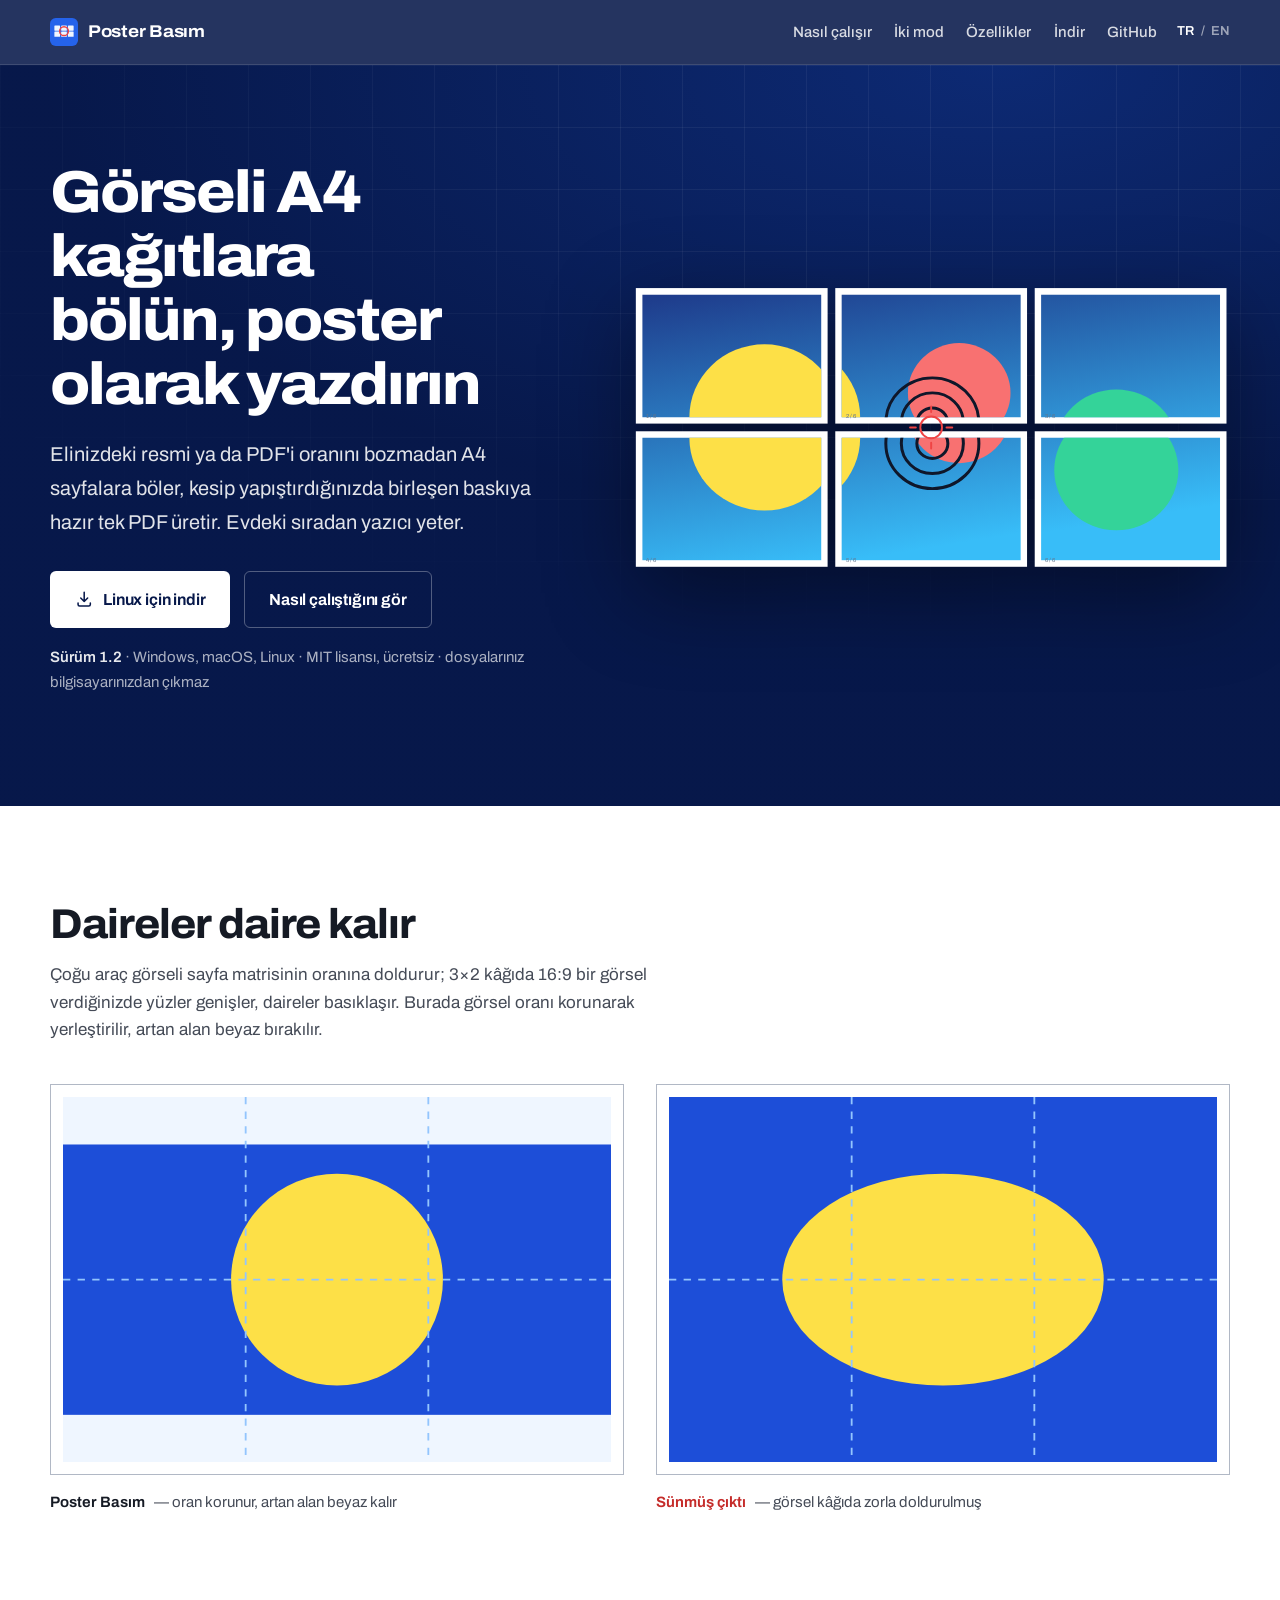
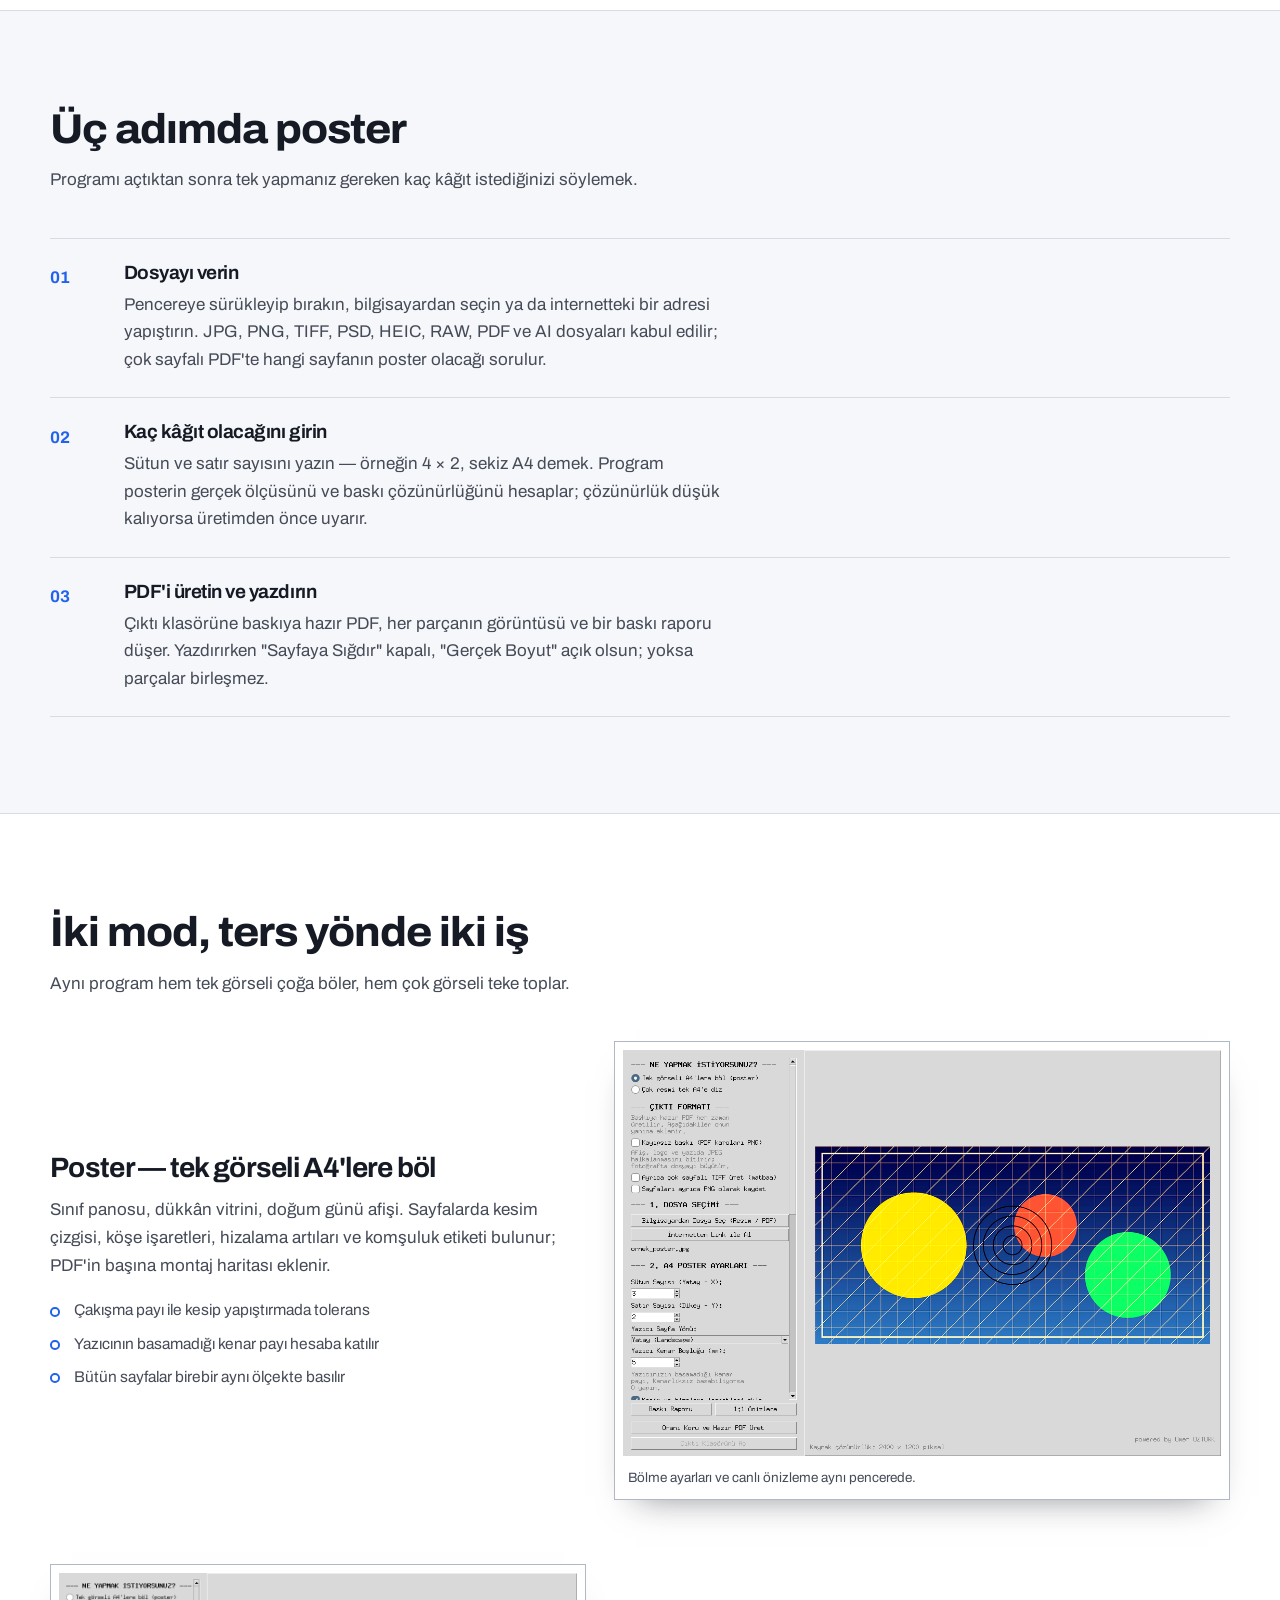
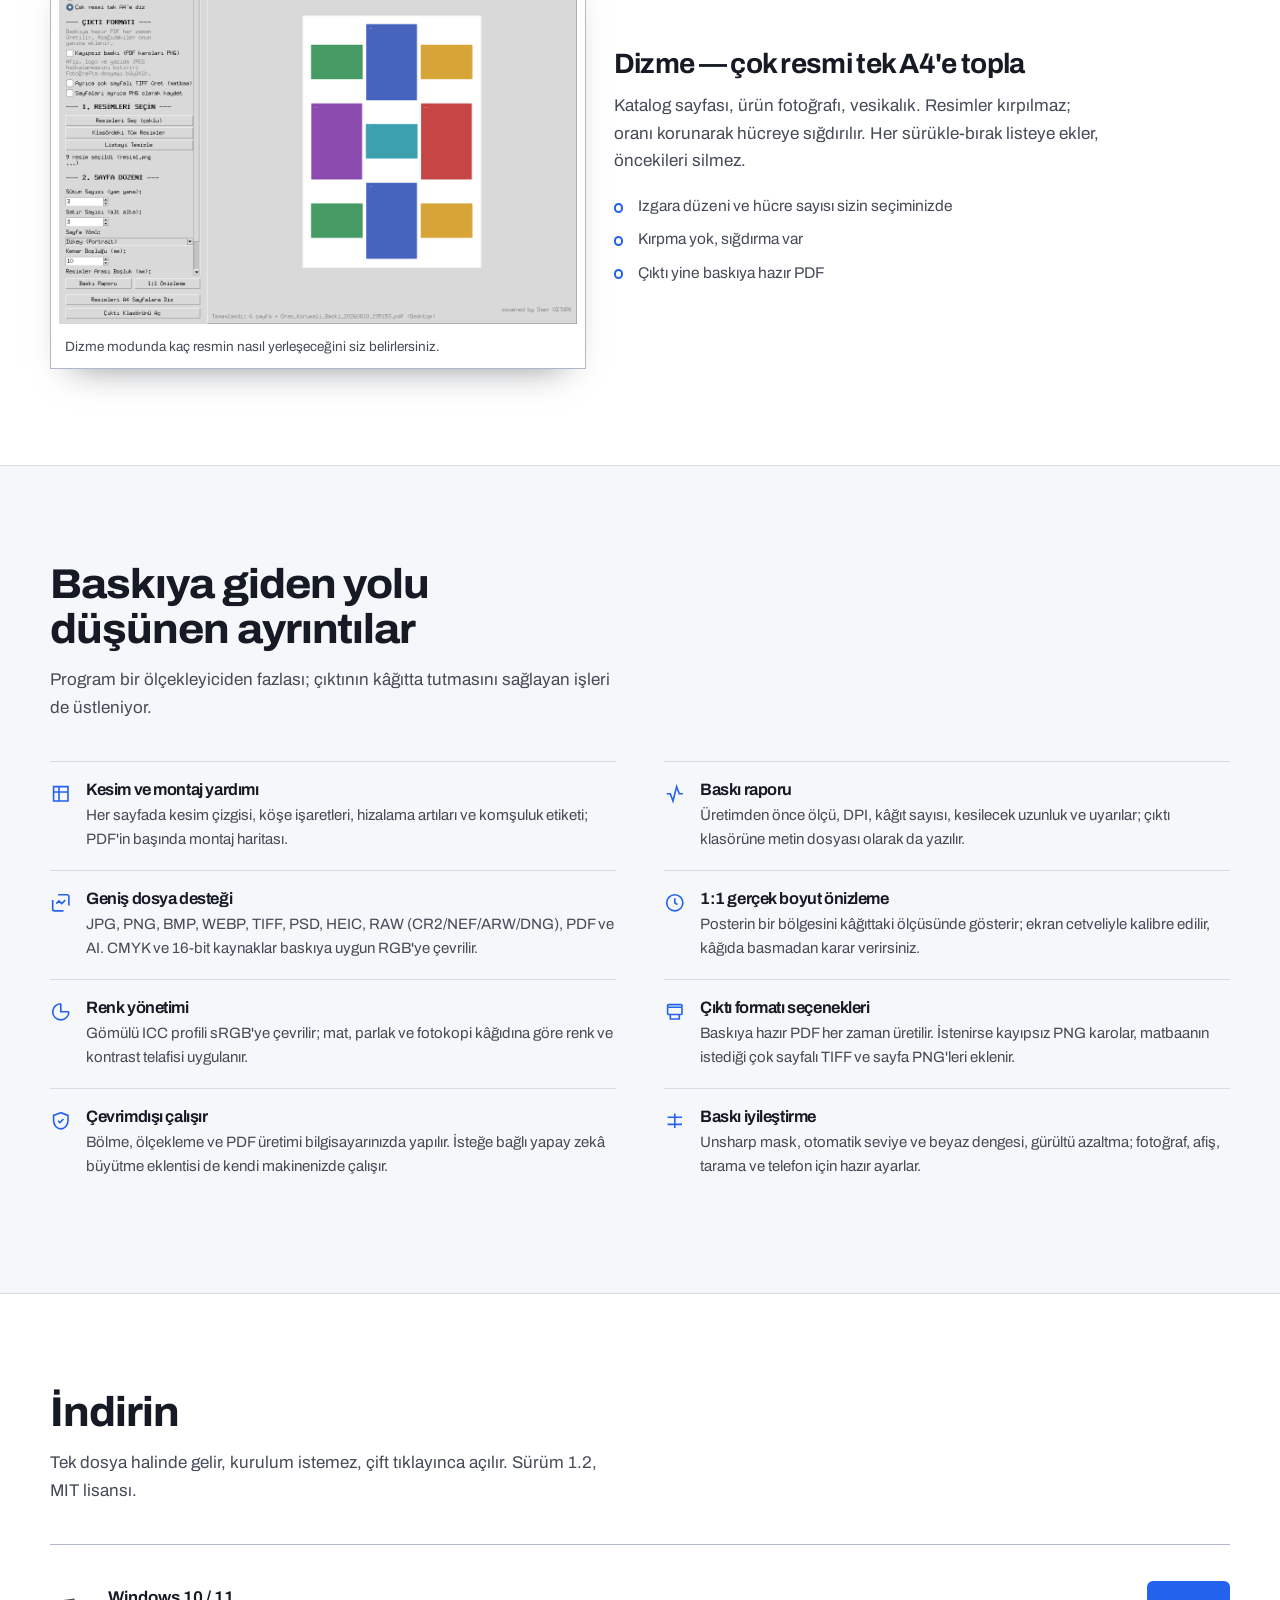
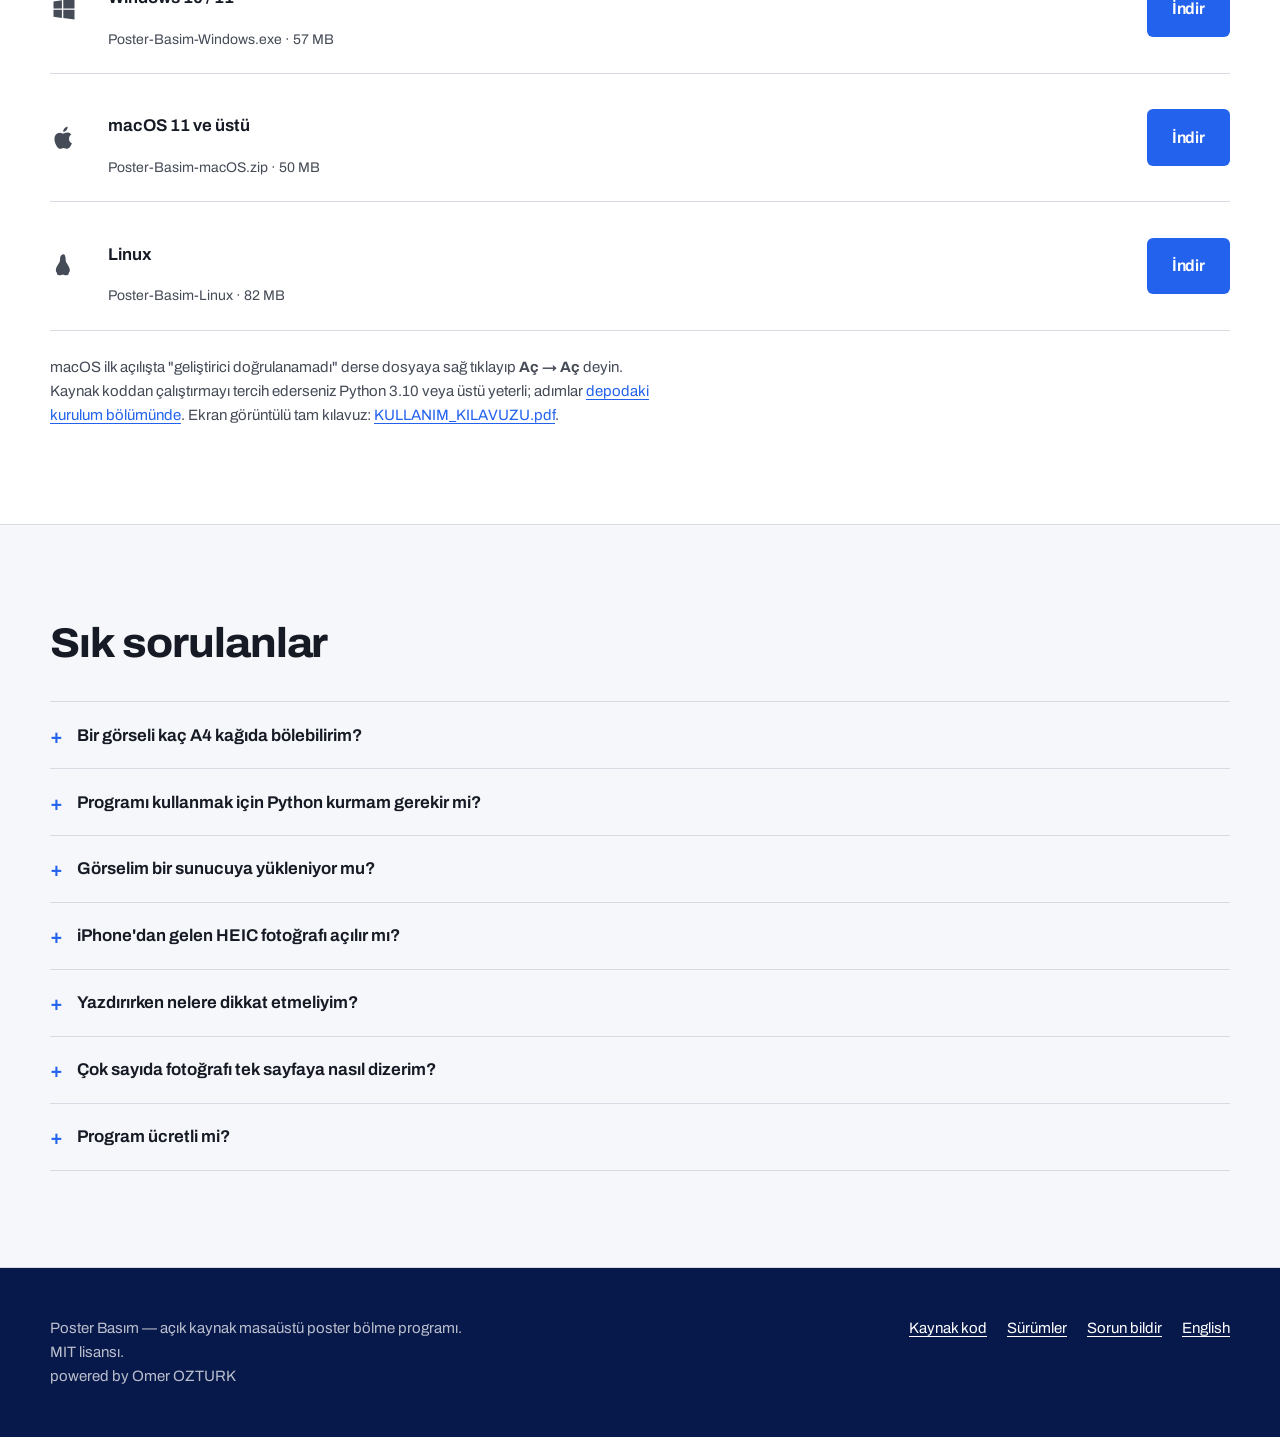
==== docs/index.html @ 3c2677ff "Tanitim sayfasi: iki dilli GitHub Pages sitesi Arama gorunurlugu icin docs/ altinda Turkce ve Ingili" ====
<!doctype html>
<html lang="tr">
<head>
<meta charset="utf-8">
<meta name="viewport" content="width=device-width, initial-scale=1">
<title>Poster Basım — Görseli A4 kağıtlara bölüp poster yazdırma programı</title>
<meta name="description" content="Bir resmi veya PDF'i oranını bozmadan A4 sayfalara böler, baskıya hazır PDF üretir. Windows, macOS ve Linux için ücretsiz masaüstü program. Dosyanız bilgisayarınızdan çıkmaz.">
<link rel="canonical" href="https://mustafasneu.github.io/poster-basim/">
<link rel="alternate" hreflang="tr" href="https://mustafasneu.github.io/poster-basim/">
<link rel="alternate" hreflang="en" href="https://mustafasneu.github.io/poster-basim/en/">
<link rel="alternate" hreflang="x-default" href="https://mustafasneu.github.io/poster-basim/">

<meta property="og:type" content="website">
<meta property="og:locale" content="tr_TR">
<meta property="og:title" content="Poster Basım — Görseli A4 kağıtlara bölüp poster yazdırma programı">
<meta property="og:description" content="Görseli oranını bozmadan A4 sayfalara böler, baskıya hazır PDF üretir. Ücretsiz, kurulum istemez, dosya yüklemez.">
<meta property="og:url" content="https://mustafasneu.github.io/poster-basim/">
<meta property="og:image" content="https://mustafasneu.github.io/poster-basim/img/onizleme-karti.png">
<meta name="twitter:card" content="summary_large_image">

<link rel="icon" href="img/simge.png" sizes="any">
<link rel="apple-touch-icon" href="img/simge.png">

<link rel="preconnect" href="https://fonts.googleapis.com">
<link rel="preconnect" href="https://fonts.gstatic.com" crossorigin>
<link rel="stylesheet" href="https://fonts.googleapis.com/css2?family=Archivo:wdth,wght@100..125,400..800&display=swap">
<link rel="stylesheet" href="style.css">

<script type="application/ld+json">
{
  "@context": "https://schema.org",
  "@type": "SoftwareApplication",
  "name": "Poster Basım",
  "applicationCategory": "DesignApplication",
  "operatingSystem": "Windows, macOS, Linux",
  "description": "Bir görseli veya PDF'i oranını bozmadan A4 sayfalara bölüp baskıya hazır PDF üreten masaüstü program. Ayrıca çok sayıda resmi tek A4 sayfaya dizer.",
  "url": "https://mustafasneu.github.io/poster-basim/",
  "downloadUrl": "https://github.com/mustafasneu/poster-basim/releases/latest",
  "softwareVersion": "1.2",
  "license": "https://opensource.org/licenses/MIT",
  "isAccessibleForFree": true,
  "offers": { "@type": "Offer", "price": "0", "priceCurrency": "TRY" },
  "inLanguage": "tr"
}
</script>
<script type="application/ld+json">
{
  "@context": "https://schema.org",
  "@type": "FAQPage",
  "mainEntity": [
    {"@type":"Question","name":"Bir görseli kaç A4 kağıda bölebilirim?","acceptedAnswer":{"@type":"Answer","text":"Sütun ve satır sayısını siz girersiniz; örneğin 4 sütun × 2 satır 8 A4 eder. Program seçtiğiniz sayfa sayısında posterin gerçek ölçüsünü ve baskı çözünürlüğünü hesaplar, çözünürlük düşük kalıyorsa üretimden önce uyarır."}},
    {"@type":"Question","name":"Programı kullanmak için Python kurmam gerekir mi?","acceptedAnswer":{"@type":"Answer","text":"Hazır paketi indirirseniz hayır; tek dosya halinde gelir ve çift tıklayınca açılır. Kaynak koddan çalıştırmak isterseniz Python 3.10 veya üstü gerekir."}},
    {"@type":"Question","name":"Görselim bir sunucuya yükleniyor mu?","acceptedAnswer":{"@type":"Answer","text":"Hayır. Bölme, ölçekleme ve PDF üretimi bilgisayarınızda yapılır. İsteğe bağlı yapay zekâ büyütme eklentisi de kendi makinenizde çalışır."}},
    {"@type":"Question","name":"iPhone'dan gelen HEIC fotoğrafı açılır mı?","acceptedAnswer":{"@type":"Answer","text":"Evet. HEIC'in yanı sıra JPG, PNG, BMP, WEBP, TIFF, PSD, PDF, AI ve CR2/NEF/ARW/DNG gibi RAW dosyaları desteklenir."}},
    {"@type":"Question","name":"Yazdırırken nelere dikkat etmeliyim?","acceptedAnswer":{"@type":"Answer","text":"Yazıcı penceresinde Sayfaya Sığdır seçeneğini kapatın, Gerçek Boyut veya %100 ölçek ile yazdırın. Aksi halde sayfalar farklı ölçekte basılır ve parçalar birleşmez."}},
    {"@type":"Question","name":"Çok sayıda fotoğrafı tek sayfaya nasıl dizerim?","acceptedAnswer":{"@type":"Answer","text":"Dizme modunu seçin. Program resimleri kırpmadan, oranlarını koruyarak tek A4 sayfaya ızgara halinde yerleştirir; katalog, ürün fotoğrafı ve vesikalık için kullanılır."}},
    {"@type":"Question","name":"Program ücretli mi?","acceptedAnswer":{"@type":"Answer","text":"Ücretsiz ve açık kaynak. MIT lisansıyla dağıtılır, kaynak kodu GitHub'da açıktır."}}
  ]
}
</script>
</head>
<body>
<a class="skip" href="#icerik">İçeriğe geç</a>

<header class="site-head">
  <div class="shell site-head__in">
    <a class="brand" href="./">
      <svg viewBox="0 0 64 64" aria-hidden="true" focusable="false">
        <rect width="64" height="64" rx="13" fill="#2563EB"/>
        <g fill="#EFF6FF">
          <rect x="10" y="17" width="13" height="12" rx="1"/>
          <rect x="25.5" y="17" width="13" height="12" rx="1"/>
          <rect x="41" y="17" width="13" height="12" rx="1"/>
          <rect x="10" y="31" width="13" height="12" rx="1"/>
          <rect x="25.5" y="31" width="13" height="12" rx="1"/>
          <rect x="41" y="31" width="13" height="12" rx="1"/>
        </g>
        <circle cx="32" cy="30" r="10" fill="none" stroke="#EF4444" stroke-width="3.4"/>
      </svg>
      Poster Basım
    </a>
    <nav class="site-nav" aria-label="Sayfa içi">
      <a href="#nasil">Nasıl çalışır</a>
      <a href="#modlar">İki mod</a>
      <a href="#ozellikler">Özellikler</a>
      <a href="#indir">İndir</a>
      <a href="https://github.com/mustafasneu/poster-basim">GitHub</a>
    </nav>
    <p class="lang">
      <a href="./" aria-current="page" hreflang="tr">TR</a>
      <span aria-hidden="true">/</span>
      <a href="en/" hreflang="en">EN</a>
    </p>
  </div>
</header>

<main id="icerik">

  <section class="hero">
    <div class="shell hero__in">
      <div>
        <h1>Görseli A4 kağıtlara bölün, poster olarak yazdırın</h1>
        <p class="hero__lede">
          Elinizdeki resmi ya da PDF'i oranını bozmadan A4 sayfalara böler, kesip
          yapıştırdığınızda birleşen baskıya hazır tek PDF üretir. Evdeki sıradan
          yazıcı yeter.
        </p>
        <div class="cta-row">
          <a class="btn btn--primary" id="ana-indirme" href="#indir" data-win="https://github.com/mustafasneu/poster-basim/releases/latest/download/Poster-Basim-Windows.exe" data-mac="https://github.com/mustafasneu/poster-basim/releases/latest/download/Poster-Basim-macOS.zip" data-linux="https://github.com/mustafasneu/poster-basim/releases/latest/download/Poster-Basim-Linux">
            <svg viewBox="0 0 24 24" fill="none" stroke="currentColor" stroke-width="2" stroke-linecap="round" stroke-linejoin="round" aria-hidden="true"><path d="M12 3v12m0 0 4.5-4.5M12 15l-4.5-4.5M4 17v2a2 2 0 0 0 2 2h12a2 2 0 0 0 2-2v-2"/></svg>
            <span id="ana-indirme-yazi">Programı indir</span>
          </a>
          <a class="btn btn--ghost" href="#nasil">Nasıl çalıştığını gör</a>
        </div>
        <p class="hero__note">
          <b>Sürüm 1.2</b> · Windows, macOS, Linux · MIT lisansı, ücretsiz ·
          dosyalarınız bilgisayarınızdan çıkmaz
        </p>
      </div>

      <div class="sheets">
        <svg viewBox="0 0 936 448" role="img" aria-labelledby="sheets-baslik">
          <title id="sheets-baslik">Tek bir görselin altı A4 sayfaya bölünmüş hali; her sayfada kesim payı ve sayfa numarası var</title>
          <defs>
            <linearGradient id="art-bg" x1="0" y1="0" x2="0.35" y2="1">
              <stop offset="0" stop-color="#1E3A8A"/>
              <stop offset="1" stop-color="#38BDF8"/>
            </linearGradient>
            <g id="art">
              <rect width="900" height="424" fill="url(#art-bg)"/>
              <circle cx="205" cy="212" r="126" fill="#FDE047"/>
              <circle cx="497" cy="170" r="86" fill="#F87171"/>
              <circle cx="726" cy="268" r="104" fill="#34D399"/>
              <g fill="none" stroke="#0F172A" stroke-width="5">
                <circle cx="452" cy="222" r="26"/>
                <circle cx="452" cy="222" r="52"/>
                <circle cx="452" cy="222" r="78"/>
              </g>
            </g>
          </defs>

          <g>
            <!-- 3 sütun × 2 satır: her karo bir A4 sayfası -->
            <g class="sheet-tile" style="--i:0">
              <rect x="6" y="6" width="300" height="212" fill="#fff"/>
              <svg x="16" y="16" width="280" height="192" viewBox="0 0 300 212" preserveAspectRatio="none"><use href="#art" x="0" y="0"/></svg>
              <text x="22" y="210" font-size="9" fill="#64748B" font-family="Archivo, sans-serif">1 / 6</text>
            </g>
            <g class="sheet-tile" style="--i:1">
              <rect x="318" y="6" width="300" height="212" fill="#fff"/>
              <svg x="328" y="16" width="280" height="192" viewBox="300 0 300 212" preserveAspectRatio="none"><use href="#art"/></svg>
              <text x="334" y="210" font-size="9" fill="#64748B" font-family="Archivo, sans-serif">2 / 6</text>
            </g>
            <g class="sheet-tile" style="--i:2">
              <rect x="630" y="6" width="300" height="212" fill="#fff"/>
              <svg x="640" y="16" width="280" height="192" viewBox="600 0 300 212" preserveAspectRatio="none"><use href="#art"/></svg>
              <text x="646" y="210" font-size="9" fill="#64748B" font-family="Archivo, sans-serif">3 / 6</text>
            </g>
            <g class="sheet-tile" style="--i:3">
              <rect x="6" y="230" width="300" height="212" fill="#fff"/>
              <svg x="16" y="240" width="280" height="192" viewBox="0 212 300 212" preserveAspectRatio="none"><use href="#art"/></svg>
              <text x="22" y="434" font-size="9" fill="#64748B" font-family="Archivo, sans-serif">4 / 6</text>
            </g>
            <g class="sheet-tile" style="--i:4">
              <rect x="318" y="230" width="300" height="212" fill="#fff"/>
              <svg x="328" y="240" width="280" height="192" viewBox="300 212 300 212" preserveAspectRatio="none"><use href="#art"/></svg>
              <text x="334" y="434" font-size="9" fill="#64748B" font-family="Archivo, sans-serif">5 / 6</text>
            </g>
            <g class="sheet-tile" style="--i:5">
              <rect x="630" y="230" width="300" height="212" fill="#fff"/>
              <svg x="640" y="240" width="280" height="192" viewBox="600 212 300 212" preserveAspectRatio="none"><use href="#art"/></svg>
              <text x="646" y="434" font-size="9" fill="#64748B" font-family="Archivo, sans-serif">6 / 6</text>
            </g>

            <!-- Hizalama işareti: dört sayfanın buluştuğu nokta -->
            <circle cx="468" cy="224" r="17" fill="none" stroke="#EF4444" stroke-width="3"/>
            <path d="M468 200v-9M468 257v-9M444 224h-9M501 224h-9" stroke="#EF4444" stroke-width="3" stroke-linecap="round"/>
          </g>
        </svg>
      </div>
    </div>
  </section>

  <section class="section" id="sunme">
    <div class="shell">
      <div class="section__head">
        <h2>Daireler daire kalır</h2>
        <p>
          Çoğu araç görseli sayfa matrisinin oranına doldurur; 3×2 kâğıda 16:9 bir
          görsel verdiğinizde yüzler genişler, daireler basıklaşır. Burada görsel
          oranı korunarak yerleştirilir, artan alan beyaz bırakılır.
        </p>
      </div>
      <div class="proof-pair">
        <figure class="proof-case" style="margin:0">
          <div class="proof-frame">
            <svg viewBox="0 0 300 200" role="img" aria-label="Oranı korunmuş çıktı: daire tam daire duruyor">
              <rect width="300" height="200" fill="#EFF6FF"/>
              <rect x="0" y="26" width="300" height="148" fill="#1D4ED8"/>
              <circle cx="150" cy="100" r="58" fill="#FDE047"/>
              <g stroke="#93C5FD" stroke-width="1" stroke-dasharray="4 4">
                <path d="M100 0v200M200 0v200M0 100h300"/>
              </g>
            </svg>
          </div>
          <figcaption><b>Poster Basım</b> — oran korunur, artan alan beyaz kalır</figcaption>
        </figure>
        <figure class="proof-case proof-case--bad" style="margin:0">
          <div class="proof-frame">
            <svg viewBox="0 0 300 200" role="img" aria-label="Oranı bozulmuş çıktı: daire yanlara doğru basıklaşmış elips">
              <rect width="300" height="200" fill="#1D4ED8"/>
              <ellipse cx="150" cy="100" rx="88" ry="58" fill="#FDE047"/>
              <g stroke="#93C5FD" stroke-width="1" stroke-dasharray="4 4">
                <path d="M100 0v200M200 0v200M0 100h300"/>
              </g>
            </svg>
          </div>
          <figcaption><b>Sünmüş çıktı</b> — görsel kâğıda zorla doldurulmuş</figcaption>
        </figure>
      </div>
    </div>
  </section>

  <section class="section section--tint" id="nasil">
    <div class="shell">
      <div class="section__head">
        <h2>Üç adımda poster</h2>
        <p>Programı açtıktan sonra tek yapmanız gereken kaç kâğıt istediğinizi söylemek.</p>
      </div>
      <ol class="steps">
        <li>
          <div>
            <h3>Dosyayı verin</h3>
            <p>
              Pencereye sürükleyip bırakın, bilgisayardan seçin ya da internetteki bir
              adresi yapıştırın. JPG, PNG, TIFF, PSD, HEIC, RAW, PDF ve AI dosyaları
              kabul edilir; çok sayfalı PDF'te hangi sayfanın poster olacağı sorulur.
            </p>
          </div>
        </li>
        <li>
          <div>
            <h3>Kaç kâğıt olacağını girin</h3>
            <p>
              Sütun ve satır sayısını yazın — örneğin 4 × 2, sekiz A4 demek. Program
              posterin gerçek ölçüsünü ve baskı çözünürlüğünü hesaplar; çözünürlük
              düşük kalıyorsa üretimden önce uyarır.
            </p>
          </div>
        </li>
        <li>
          <div>
            <h3>PDF'i üretin ve yazdırın</h3>
            <p>
              Çıktı klasörüne baskıya hazır PDF, her parçanın görüntüsü ve bir baskı
              raporu düşer. Yazdırırken "Sayfaya Sığdır" kapalı, "Gerçek Boyut" açık
              olsun; yoksa parçalar birleşmez.
            </p>
          </div>
        </li>
      </ol>
    </div>
  </section>

  <section class="section" id="modlar">
    <div class="shell">
      <div class="section__head">
        <h2>İki mod, ters yönde iki iş</h2>
        <p>Aynı program hem tek görseli çoğa böler, hem çok görseli teke toplar.</p>
      </div>
      <div class="modes">
        <div class="mode">
          <div>
            <h3>Poster — tek görseli A4'lere böl</h3>
            <p>
              Sınıf panosu, dükkân vitrini, doğum günü afişi. Sayfalarda kesim
              çizgisi, köşe işaretleri, hizalama artıları ve komşuluk etiketi bulunur;
              PDF'in başına montaj haritası eklenir.
            </p>
            <ul>
              <li>Çakışma payı ile kesip yapıştırmada tolerans</li>
              <li>Yazıcının basamadığı kenar payı hesaba katılır</li>
              <li>Bütün sayfalar birebir aynı ölçekte basılır</li>
            </ul>
          </div>
          <figure class="shot">
            <img src="img/arayuz.png" alt="Programın ana penceresi: solda bölme ayarları, sağda posterin ızgaralı önizlemesi" width="1150" height="780" loading="lazy" decoding="async">
            <figcaption>Bölme ayarları ve canlı önizleme aynı pencerede.</figcaption>
          </figure>
        </div>

        <div class="mode mode--flip">
          <div>
            <h3>Dizme — çok resmi tek A4'e topla</h3>
            <p>
              Katalog sayfası, ürün fotoğrafı, vesikalık. Resimler kırpılmaz; oranı
              korunarak hücreye sığdırılır. Her sürükle-bırak listeye ekler,
              öncekileri silmez.
            </p>
            <ul>
              <li>Izgara düzeni ve hücre sayısı sizin seçiminizde</li>
              <li>Kırpma yok, sığdırma var</li>
              <li>Çıktı yine baskıya hazır PDF</li>
            </ul>
          </div>
          <figure class="shot">
            <img src="img/dizme.png" alt="Dizme modu: solda ızgara ayarları, sağda dokuz resmin tek A4 sayfaya yerleştirilmiş önizlemesi" width="1150" height="780" loading="lazy" decoding="async">
            <figcaption>Dizme modunda kaç resmin nasıl yerleşeceğini siz belirlersiniz.</figcaption>
          </figure>
        </div>
      </div>
    </div>
  </section>

  <section class="section section--tint" id="ozellikler">
    <div class="shell">
      <div class="section__head">
        <h2>Baskıya giden yolu düşünen ayrıntılar</h2>
        <p>
          Program bir ölçekleyiciden fazlası; çıktının kâğıtta tutmasını sağlayan
          işleri de üstleniyor.
        </p>
      </div>
      <div class="specs">
        <div class="spec">
          <svg viewBox="0 0 24 24" fill="none" stroke="currentColor" stroke-width="1.8" aria-hidden="true"><path d="M4 4h16v16H4z"/><path d="M4 10h16M10 4v16"/></svg>
          <div>
            <h3>Kesim ve montaj yardımı</h3>
            <p>Her sayfada kesim çizgisi, köşe işaretleri, hizalama artıları ve komşuluk etiketi; PDF'in başında montaj haritası.</p>
          </div>
        </div>
        <div class="spec">
          <svg viewBox="0 0 24 24" fill="none" stroke="currentColor" stroke-width="1.8" aria-hidden="true"><path d="M3 12h4l3 8 4-16 3 8h4"/></svg>
          <div>
            <h3>Baskı raporu</h3>
            <p>Üretimden önce ölçü, DPI, kâğıt sayısı, kesilecek uzunluk ve uyarılar; çıktı klasörüne metin dosyası olarak da yazılır.</p>
          </div>
        </div>
        <div class="spec">
          <svg viewBox="0 0 24 24" fill="none" stroke="currentColor" stroke-width="1.8" aria-hidden="true"><path d="M21 15V5a2 2 0 0 0-2-2H9"/><path d="M3 9v10a2 2 0 0 0 2 2h10"/><path d="m7 13 3-3 3 3 4-4"/></svg>
          <div>
            <h3>Geniş dosya desteği</h3>
            <p>JPG, PNG, BMP, WEBP, TIFF, PSD, HEIC, RAW (CR2/NEF/ARW/DNG), PDF ve AI. CMYK ve 16-bit kaynaklar baskıya uygun RGB'ye çevrilir.</p>
          </div>
        </div>
        <div class="spec">
          <svg viewBox="0 0 24 24" fill="none" stroke="currentColor" stroke-width="1.8" aria-hidden="true"><circle cx="12" cy="12" r="9"/><path d="M12 7v5l3 2"/></svg>
          <div>
            <h3>1:1 gerçek boyut önizleme</h3>
            <p>Posterin bir bölgesini kâğıttaki ölçüsünde gösterir; ekran cetveliyle kalibre edilir, kâğıda basmadan karar verirsiniz.</p>
          </div>
        </div>
        <div class="spec">
          <svg viewBox="0 0 24 24" fill="none" stroke="currentColor" stroke-width="1.8" aria-hidden="true"><path d="M12 3a9 9 0 1 0 9 9"/><path d="M12 3v9h9"/></svg>
          <div>
            <h3>Renk yönetimi</h3>
            <p>Gömülü ICC profili sRGB'ye çevrilir; mat, parlak ve fotokopi kâğıdına göre renk ve kontrast telafisi uygulanır.</p>
          </div>
        </div>
        <div class="spec">
          <svg viewBox="0 0 24 24" fill="none" stroke="currentColor" stroke-width="1.8" aria-hidden="true"><path d="M4 7V5a1 1 0 0 1 1-1h14a1 1 0 0 1 1 1v2"/><rect x="4" y="7" width="16" height="8" rx="1"/><path d="M7 15v5h10v-5"/></svg>
          <div>
            <h3>Çıktı formatı seçenekleri</h3>
            <p>Baskıya hazır PDF her zaman üretilir. İstenirse kayıpsız PNG karolar, matbaanın istediği çok sayfalı TIFF ve sayfa PNG'leri eklenir.</p>
          </div>
        </div>
        <div class="spec">
          <svg viewBox="0 0 24 24" fill="none" stroke="currentColor" stroke-width="1.8" aria-hidden="true"><path d="M12 3 4 6v6c0 4.5 3.2 8.4 8 9 4.8-.6 8-4.5 8-9V6z"/><path d="m9 12 2 2 4-4"/></svg>
          <div>
            <h3>Çevrimdışı çalışır</h3>
            <p>Bölme, ölçekleme ve PDF üretimi bilgisayarınızda yapılır. İsteğe bağlı yapay zekâ büyütme eklentisi de kendi makinenizde çalışır.</p>
          </div>
        </div>
        <div class="spec">
          <svg viewBox="0 0 24 24" fill="none" stroke="currentColor" stroke-width="1.8" aria-hidden="true"><path d="M12 4v16M4 8h16M4 16h16"/></svg>
          <div>
            <h3>Baskı iyileştirme</h3>
            <p>Unsharp mask, otomatik seviye ve beyaz dengesi, gürültü azaltma; fotoğraf, afiş, tarama ve telefon için hazır ayarlar.</p>
          </div>
        </div>
      </div>
    </div>
  </section>

  <section class="section" id="indir">
    <div class="shell">
      <div class="section__head">
        <h2>İndirin</h2>
        <p>
          Tek dosya halinde gelir, kurulum istemez, çift tıklayınca açılır. Sürüm 1.2,
          MIT lisansı.
        </p>
      </div>

      <div class="downloads">
        <div class="dl">
          <svg class="os" viewBox="0 0 24 24" fill="currentColor" aria-hidden="true"><path d="M3 5.5 10.2 4.5v7.1H3zM11.4 4.3 21 3v8.6h-9.6zM3 12.6h7.2v7.1L3 18.6zM11.4 12.6H21V21l-9.6-1.3z"/></svg>
          <div>
            <p class="dl__name">Windows 10 / 11</p>
            <p class="dl__meta">Poster-Basim-Windows.exe · 57 MB</p>
          </div>
          <a class="btn btn--solid" href="https://github.com/mustafasneu/poster-basim/releases/latest/download/Poster-Basim-Windows.exe">İndir</a>
        </div>
        <div class="dl">
          <svg class="os" viewBox="0 0 24 24" fill="currentColor" aria-hidden="true"><path d="M16.3 12.6c0-2.3 1.9-3.4 2-3.5-1.1-1.6-2.8-1.8-3.4-1.8-1.4-.2-2.8.9-3.5.9s-1.8-.8-3-.8c-1.5 0-3 .9-3.8 2.3-1.6 2.8-.4 7 1.2 9.3.8 1.1 1.7 2.4 2.9 2.3 1.2 0 1.6-.7 3-.7s1.8.7 3 .7 2-1.1 2.8-2.2c.9-1.3 1.2-2.5 1.3-2.6-.1 0-2.5-1-2.5-3.9zM14.1 5.4c.6-.8 1.1-1.9 1-3-.9 0-2.1.6-2.8 1.4-.6.7-1.1 1.8-1 2.9 1 .1 2.1-.5 2.8-1.3z"/></svg>
          <div>
            <p class="dl__name">macOS 11 ve üstü</p>
            <p class="dl__meta">Poster-Basim-macOS.zip · 50 MB</p>
          </div>
          <a class="btn btn--solid" href="https://github.com/mustafasneu/poster-basim/releases/latest/download/Poster-Basim-macOS.zip">İndir</a>
        </div>
        <div class="dl">
          <svg class="os" viewBox="0 0 24 24" fill="currentColor" aria-hidden="true"><path d="M12 2c-2.2 0-3.4 1.7-3.4 3.9 0 1.5-.2 2.4-.9 3.5C6.6 11.2 5 13.4 5 15.7c0 1 .4 1.7 1 2.2-.3.8.2 1.6 1.1 1.9 1.1.4 2.5.2 3.1-.4h1.6c.6.6 2 .8 3.1.4.9-.3 1.4-1.1 1.1-1.9.6-.5 1-1.2 1-2.2 0-2.3-1.6-4.5-2.7-6.3-.7-1.1-.9-2-.9-3.5C13.4 3.7 12.2 2 12 2z"/></svg>
          <div>
            <p class="dl__name">Linux</p>
            <p class="dl__meta">Poster-Basim-Linux · 82 MB</p>
          </div>
          <a class="btn btn--solid" href="https://github.com/mustafasneu/poster-basim/releases/latest/download/Poster-Basim-Linux">İndir</a>
        </div>
      </div>

      <p class="dl-note">
        macOS ilk açılışta "geliştirici doğrulanamadı" derse dosyaya sağ tıklayıp
        <b>Aç → Aç</b> deyin. Kaynak koddan çalıştırmayı tercih ederseniz Python 3.10
        veya üstü yeterli; adımlar
        <a href="https://github.com/mustafasneu/poster-basim#kurulum">depodaki kurulum bölümünde</a>.
        Ekran görüntülü tam kılavuz:
        <a href="https://github.com/mustafasneu/poster-basim/releases/latest/download/KULLANIM_KILAVUZU.pdf">KULLANIM_KILAVUZU.pdf</a>.
      </p>
    </div>
  </section>

  <section class="section section--tint" id="sss">
    <div class="shell">
      <div class="section__head">
        <h2>Sık sorulanlar</h2>
      </div>
      <div class="faq">
        <details>
          <summary>Bir görseli kaç A4 kağıda bölebilirim?</summary>
          <p>
            Sütun ve satır sayısını siz girersiniz; örneğin 4 sütun × 2 satır 8 A4
            eder. Program seçtiğiniz sayfa sayısında posterin gerçek ölçüsünü ve baskı
            çözünürlüğünü hesaplar, çözünürlük düşük kalıyorsa üretimden önce uyarır.
          </p>
        </details>
        <details>
          <summary>Programı kullanmak için Python kurmam gerekir mi?</summary>
          <p>
            Bu sayfadaki hazır paketi indirirseniz hayır; tek dosya halinde gelir ve
            çift tıklayınca açılır. Kaynak koddan çalıştırmak isterseniz Python 3.10
            veya üstü gerekir.
          </p>
        </details>
        <details>
          <summary>Görselim bir sunucuya yükleniyor mu?</summary>
          <p>
            Hayır. Bölme, ölçekleme ve PDF üretimi bilgisayarınızda yapılır. İsteğe
            bağlı yapay zekâ büyütme eklentisi de kendi makinenizde çalışır; görseller
            bilgisayardan çıkmaz.
          </p>
        </details>
        <details>
          <summary>iPhone'dan gelen HEIC fotoğrafı açılır mı?</summary>
          <p>
            Evet. HEIC'in yanı sıra JPG, PNG, BMP, WEBP, TIFF, PSD, PDF, AI ve
            CR2/NEF/ARW/DNG gibi RAW dosyaları desteklenir.
          </p>
        </details>
        <details>
          <summary>Yazdırırken nelere dikkat etmeliyim?</summary>
          <p>
            Yazıcı penceresinde "Sayfaya Sığdır / Fit to Page" seçeneğini kapatın,
            "Gerçek Boyut / Actual Size" ya da %100 ölçek ile yazdırın. Aksi halde
            sayfalar farklı ölçekte basılır ve parçalar birleşmez.
          </p>
        </details>
        <details>
          <summary>Çok sayıda fotoğrafı tek sayfaya nasıl dizerim?</summary>
          <p>
            Dizme modunu seçin. Program resimleri kırpmadan, oranlarını koruyarak tek
            A4 sayfaya ızgara halinde yerleştirir; katalog, ürün fotoğrafı ve vesikalık
            için kullanılır.
          </p>
        </details>
        <details>
          <summary>Program ücretli mi?</summary>
          <p>
            Ücretsiz ve açık kaynak. MIT lisansıyla dağıtılır, kaynak kodu
            <a href="https://github.com/mustafasneu/poster-basim">GitHub'da</a> açıktır.
          </p>
        </details>
      </div>
    </div>
  </section>
</main>

<footer class="site-foot">
  <div class="shell site-foot__in">
    <p>
      Poster Basım — açık kaynak masaüstü poster bölme programı. MIT lisansı.
      <br>powered by Omer OZTURK
    </p>
    <nav class="foot-links" aria-label="Alt bağlantılar">
      <a href="https://github.com/mustafasneu/poster-basim">Kaynak kod</a>
      <a href="https://github.com/mustafasneu/poster-basim/releases/latest">Sürümler</a>
      <a href="https://github.com/mustafasneu/poster-basim/issues">Sorun bildir</a>
      <a href="en/" hreflang="en">English</a>
    </nav>
  </div>
</footer>

<script src="app.js" defer></script>
</body>
</html>
---- docs/style.css ----
/* Poster Basım — tanıtım sayfası
   Görsel dil programın çıktısından geliyor: A4 karoları, kesme kılavuzları,
   hizalama işaretleri, numaralı sayfalar. Renkler uygulama simgesinden alındı. */

:root {
    color-scheme: light;

    /* Kimlik — simge.png'den örneklendi */
    --blue: oklch(0.546 0.219 262.9); /* #2563EB */
    --blue-deep: oklch(0.318 0.132 264);
    --blue-deeper: oklch(0.234 0.096 265);
    --blue-pale: oklch(0.882 0.059 254); /* #BFDBFE */
    --red: oklch(0.637 0.208 25.3); /* #EF4444 — hizalama işareti */
    --red-ink: oklch(0.54 0.19 27); /* metin için koyultulmuş hali, beyazda 5.6:1 */

    /* Kağıt ve mürekkep — nötrler markanın kendi mavisine doğru hafif kırılıyor */
    --paper: oklch(1 0 0);
    --paper-2: oklch(0.976 0.004 264);
    --ink: oklch(0.216 0.021 265);
    --ink-2: oklch(0.412 0.021 265);
    --rule: oklch(0.892 0.011 265);
    --rule-strong: oklch(0.78 0.02 265);

    --shell: min(1180px, 100% - 2.5rem);
    --step: clamp(1.6rem, 1.1rem + 2vw, 3rem);

    --z-sticky: 100;

    --ease: cubic-bezier(0.16, 1, 0.3, 1);

    font-family: Archivo, ui-sans-serif, system-ui, "Segoe UI", sans-serif;
    font-synthesis-weight: none;
}

*,
*::before,
*::after {
    box-sizing: border-box;
}

html {
    -webkit-text-size-adjust: 100%;
    scroll-behavior: smooth;
}

@media (prefers-reduced-motion: reduce) {
    html {
        scroll-behavior: auto;
    }
}

body {
    margin: 0;
    background: var(--paper);
    color: var(--ink);
    font-size: 1.0625rem;
    line-height: 1.62;
    -webkit-font-smoothing: antialiased;
}

img,
svg {
    display: block;
    max-width: 100%;
}

a {
    color: var(--blue);
    text-underline-offset: 0.18em;
    text-decoration-thickness: from-font;
}

a:focus-visible,
button:focus-visible,
summary:focus-visible {
    outline: 3px solid var(--blue);
    outline-offset: 3px;
    border-radius: 2px;
}

h1,
h2,
h3 {
    text-wrap: balance;
    letter-spacing: -0.025em;
    line-height: 1.08;
    margin: 0;
}

p {
    text-wrap: pretty;
}

.shell {
    width: var(--shell);
    margin-inline: auto;
}

.skip {
    position: absolute;
    left: -9999px;
    top: 0;
    background: var(--ink);
    color: var(--paper);
    padding: 0.75rem 1.15rem;
    z-index: calc(var(--z-sticky) + 1);
}

.skip:focus {
    left: 0.75rem;
    top: 0.75rem;
}

/* ---------- Üst çubuk ---------- */

.site-head {
    position: sticky;
    top: 0;
    z-index: var(--z-sticky);
    background: color-mix(in oklab, var(--blue-deeper) 88%, transparent);
    backdrop-filter: blur(10px);
    border-bottom: 1px solid oklch(1 0 0 / 0.12);
}

.site-head__in {
    display: flex;
    align-items: center;
    gap: 1.25rem;
    min-height: 4rem;
}

.brand {
    display: flex;
    align-items: center;
    gap: 0.625rem;
    color: var(--paper);
    text-decoration: none;
    font-weight: 700;
    font-stretch: 110%;
    letter-spacing: -0.015em;
    margin-right: auto;
}

.brand svg {
    width: 1.75rem;
    height: 1.75rem;
    flex: none;
}

.site-nav {
    display: flex;
    align-items: center;
    gap: 1.4rem;
}

.site-nav a {
    color: oklch(1 0 0 / 0.82);
    text-decoration: none;
    font-size: 0.9375rem;
    font-weight: 500;
}

.site-nav a:hover {
    color: var(--paper);
}

.lang {
    display: flex;
    align-items: center;
    gap: 0.4rem;
    font-size: 0.8125rem;
    font-weight: 600;
    color: oklch(1 0 0 / 0.55);
}

.lang a {
    color: oklch(1 0 0 / 0.55);
    text-decoration: none;
}

.lang [aria-current] {
    color: var(--paper);
}

@media (max-width: 720px) {
    .site-nav {
        display: none;
    }
}

/* ---------- Hero ---------- */

.hero {
    position: relative;
    background:
        radial-gradient(
            120% 100% at 78% 0%,
            var(--blue-deep) 0%,
            var(--blue-deeper) 62%
        ),
        var(--blue-deeper);
    color: var(--paper);
    overflow: hidden;
    padding-block: clamp(3rem, 1.5rem + 6vw, 6rem) clamp(3.5rem, 2rem + 7vw, 7rem);
}

/* Kesme kılavuzu dokusu — programın ürettiği montaj çizgileri */
.hero::before {
    content: "";
    position: absolute;
    inset: 0;
    background-image:
        linear-gradient(oklch(1 0 0 / 0.055) 1px, transparent 1px),
        linear-gradient(90deg, oklch(1 0 0 / 0.055) 1px, transparent 1px);
    background-size: 62px 62px;
    mask-image: radial-gradient(120% 90% at 70% 10%, #000 20%, transparent 78%);
    pointer-events: none;
}

.hero__in {
    position: relative;
    display: grid;
    gap: clamp(2.5rem, 1rem + 6vw, 4.5rem);
    align-items: center;
}

@media (min-width: 940px) {
    .hero__in {
        grid-template-columns: minmax(0, 0.92fr) minmax(0, 1.08fr);
    }
}

.hero h1 {
    font-size: clamp(2.25rem, 1.4rem + 3.3vw, 3.7rem);
    font-weight: 800;
    font-stretch: 108%;
    letter-spacing: -0.035em;
}

.hero__lede {
    margin: 1.35rem 0 0;
    max-width: 46ch;
    font-size: clamp(1.0625rem, 1rem + 0.35vw, 1.25rem);
    color: oklch(1 0 0 / 0.88);
    line-height: 1.68;
}

.hero__note {
    margin: 1.1rem 0 0;
    font-size: 0.9375rem;
    color: oklch(1 0 0 / 0.66);
}

.hero__note b {
    color: oklch(1 0 0 / 0.9);
    font-weight: 600;
}

/* ---------- Düğmeler ---------- */

.cta-row {
    display: flex;
    flex-wrap: wrap;
    align-items: center;
    gap: 0.85rem;
    margin-top: 2rem;
}

.btn {
    display: inline-flex;
    align-items: center;
    gap: 0.6rem;
    padding: 0.9rem 1.5rem;
    border-radius: 6px;
    border: 1px solid transparent;
    font: inherit;
    font-size: 1rem;
    font-weight: 650;
    letter-spacing: -0.01em;
    text-decoration: none;
    cursor: pointer;
    transition:
        transform 0.25s var(--ease),
        background-color 0.25s var(--ease),
        border-color 0.25s var(--ease);
}

.btn--primary {
    background: var(--paper);
    color: var(--blue-deeper);
}

.btn--primary:hover {
    transform: translateY(-2px);
    background: var(--blue-pale);
}

.btn--ghost {
    border-color: oklch(1 0 0 / 0.3);
    color: var(--paper);
}

.btn--ghost:hover {
    border-color: var(--paper);
    background: oklch(1 0 0 / 0.08);
}

.btn--solid {
    background: var(--blue);
    color: var(--paper);
}

.btn--solid:hover {
    transform: translateY(-2px);
    background: var(--blue-deep);
}

.btn svg {
    width: 1.15em;
    height: 1.15em;
    flex: none;
}

@media (prefers-reduced-motion: reduce) {
    .btn:hover {
        transform: none;
    }
}

/* ---------- Hero görseli: altı A4 karosu ---------- */

.sheets {
    position: relative;
    aspect-ratio: 3 / 2;
    filter: drop-shadow(0 26px 45px oklch(0 0 0 / 0.42));
}

.sheets svg {
    width: 100%;
    height: 100%;
}

.sheet-tile {
    opacity: 1;
    transform-box: fill-box;
    transform-origin: center;
}

@media (prefers-reduced-motion: no-preference) {
    .js .sheet-tile {
        animation: tile-in 0.85s var(--ease) backwards;
        animation-delay: calc(var(--i) * 90ms);
    }
}

@keyframes tile-in {
    from {
        opacity: 0;
        transform: translateY(18px) scale(0.94);
    }
}

/* ---------- Bölüm iskeleti ---------- */

.section {
    padding-block: clamp(3.25rem, 2rem + 5vw, 6rem);
}

.section--tint {
    background: var(--paper-2);
    border-block: 1px solid var(--rule);
}

.section__head {
    max-width: 62ch;
}

.section h2 {
    font-size: clamp(1.75rem, 1.3rem + 1.9vw, 2.6rem);
    font-weight: 750;
    font-stretch: 105%;
}

.section__head p {
    margin: 0.9rem 0 0;
    font-size: 1.0625rem;
    color: var(--ink-2);
}

/* ---------- Sünme kanıtı ---------- */

.proof-pair {
    display: grid;
    gap: 1.5rem;
    margin-top: 2.5rem;
}

@media (min-width: 720px) {
    .proof-pair {
        grid-template-columns: 1fr 1fr;
        gap: 2rem;
    }
}

.proof-case figcaption {
    display: flex;
    align-items: baseline;
    gap: 0.55rem;
    margin-top: 0.9rem;
    font-size: 0.9375rem;
    color: var(--ink-2);
}

.proof-case b {
    color: var(--ink);
    font-weight: 650;
}

.proof-case--bad b {
    color: var(--red-ink);
}

.proof-frame {
    border: 1px solid var(--rule-strong);
    background: var(--paper);
    padding: 0.75rem;
}

/* ---------- Adımlar ---------- */

.steps {
    counter-reset: step;
    margin: 2.75rem 0 0;
    padding: 0;
    list-style: none;
    display: grid;
    gap: 0;
}

.steps li {
    counter-increment: step;
    display: grid;
    grid-template-columns: 3.25rem 1fr;
    gap: 0 1.35rem;
    padding-block: 1.5rem;
    border-top: 1px solid var(--rule);
}

.steps li:last-child {
    border-bottom: 1px solid var(--rule);
}

.steps li::before {
    content: counter(step, decimal-leading-zero);
    font-variant-numeric: tabular-nums;
    font-weight: 700;
    font-size: 1.05rem;
    color: var(--blue);
    padding-top: 0.1rem;
}

.steps h3 {
    font-size: 1.2rem;
    font-weight: 650;
}

.steps p {
    margin: 0.45rem 0 0;
    color: var(--ink-2);
    max-width: 60ch;
}

/* ---------- İki mod ---------- */

.modes {
    display: grid;
    gap: clamp(2.5rem, 1rem + 5vw, 4rem);
    margin-top: 2.75rem;
}

.mode {
    display: grid;
    gap: 1.75rem;
    align-items: center;
}

@media (min-width: 860px) {
    .mode {
        grid-template-columns: 1fr 1.15fr;
    }

    .mode--flip > figure {
        order: -1;
    }
}

.mode h3 {
    font-size: clamp(1.35rem, 1.1rem + 1vw, 1.75rem);
    font-weight: 700;
}

.mode p {
    margin: 0.85rem 0 0;
    color: var(--ink-2);
    max-width: 54ch;
}

.mode ul {
    margin: 1.15rem 0 0;
    padding: 0;
    list-style: none;
    display: grid;
    gap: 0.5rem;
    font-size: 0.9688rem;
}

.mode li {
    padding-left: 1.5rem;
    position: relative;
    color: var(--ink-2);
}

.mode li::before {
    content: "";
    position: absolute;
    left: 0;
    top: 0.62em;
    width: 0.6rem;
    height: 0.6rem;
    border: 2px solid var(--blue);
    border-radius: 50%;
}

.shot {
    margin: 0;
    border: 1px solid var(--rule-strong);
    background: var(--paper);
    padding: 0.5rem;
    box-shadow: 0 18px 34px -22px oklch(0.216 0.021 265 / 0.55);
}

.shot img {
    width: 100%;
    height: auto;
}

.shot figcaption {
    padding: 0.7rem 0.35rem 0.15rem;
    font-size: 0.8438rem;
    color: var(--ink-2);
}

/* ---------- Özellik künyesi ---------- */

.specs {
    margin: 2.5rem 0 0;
    display: grid;
    gap: 0;
}

@media (min-width: 780px) {
    .specs {
        grid-template-columns: 1fr 1fr;
        column-gap: 3rem;
    }
}

.spec {
    display: grid;
    grid-template-columns: 1.35rem 1fr;
    gap: 0.9rem;
    padding-block: 1.15rem;
    border-top: 1px solid var(--rule);
}

.spec svg {
    width: 1.35rem;
    height: 1.35rem;
    color: var(--blue);
    margin-top: 0.15rem;
}

.spec h3 {
    font-size: 1.0313rem;
    font-weight: 650;
}

.spec p {
    margin: 0.3rem 0 0;
    font-size: 0.9375rem;
    color: var(--ink-2);
}

/* ---------- İndirme ---------- */

.downloads {
    margin: 2.5rem 0 0;
    border-top: 1px solid var(--rule-strong);
}

.dl {
    display: grid;
    grid-template-columns: 2.5rem minmax(0, 1fr) auto;
    align-items: center;
    gap: 0.5rem 1.15rem;
    padding-block: 1.35rem;
    border-bottom: 1px solid var(--rule);
}

.dl svg.os {
    width: 1.75rem;
    height: 1.75rem;
    color: var(--ink-2);
}

.dl__name {
    font-weight: 650;
    font-size: 1.0625rem;
}

.dl__meta {
    margin: 0.15rem 0 0;
    font-size: 0.875rem;
    color: var(--ink-2);
    font-variant-numeric: tabular-nums;
}

@media (max-width: 600px) {
    .dl {
        grid-template-columns: 2.5rem minmax(0, 1fr);
    }

    .dl .btn {
        grid-column: 2;
        justify-self: start;
    }
}

.dl-note {
    margin: 1.5rem 0 0;
    font-size: 0.9375rem;
    color: var(--ink-2);
    max-width: 68ch;
}

/* ---------- SSS ---------- */

.faq {
    margin: 2.25rem 0 0;
    border-top: 1px solid var(--rule);
}

.faq details {
    border-bottom: 1px solid var(--rule);
}

.faq summary {
    display: flex;
    align-items: baseline;
    gap: 0.85rem;
    padding-block: 1.2rem;
    cursor: pointer;
    font-weight: 650;
    font-size: 1.0625rem;
    list-style: none;
}

.faq summary::-webkit-details-marker {
    display: none;
}

.faq summary::before {
    content: "+";
    color: var(--blue);
    font-weight: 700;
    font-size: 1.25rem;
    line-height: 1;
    transform: translateY(0.1em);
}

.faq details[open] summary::before {
    content: "–";
}

.faq p {
    margin: 0 0 1.35rem 1.7rem;
    color: var(--ink-2);
    max-width: 68ch;
}

/* ---------- Alt bilgi ---------- */

.site-foot {
    background: var(--blue-deeper);
    color: oklch(1 0 0 / 0.72);
    padding-block: 3rem;
    font-size: 0.9375rem;
}

.site-foot a {
    color: var(--paper);
}

.site-foot__in {
    display: flex;
    flex-wrap: wrap;
    gap: 1.5rem 2.5rem;
    align-items: baseline;
    justify-content: space-between;
}

.site-foot p {
    margin: 0;
    max-width: 52ch;
}

.foot-links {
    display: flex;
    flex-wrap: wrap;
    gap: 1.25rem;
}
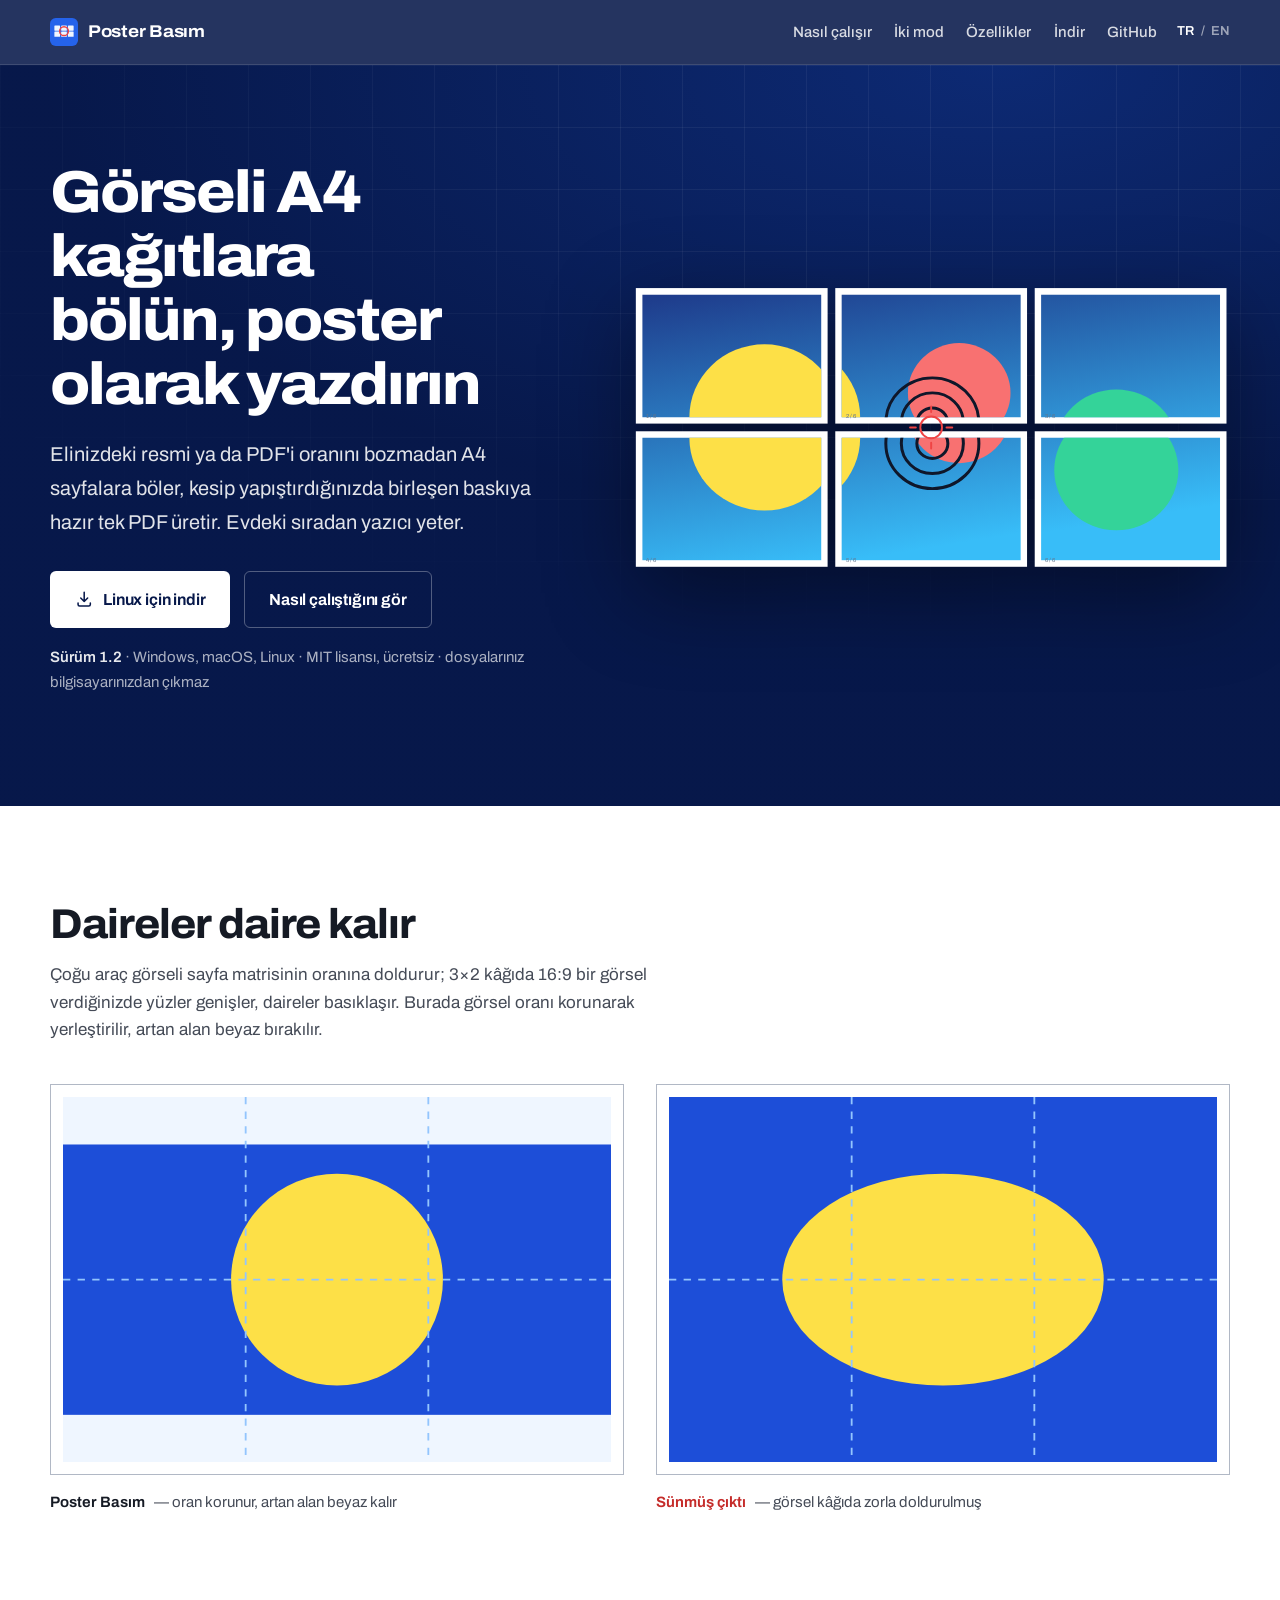
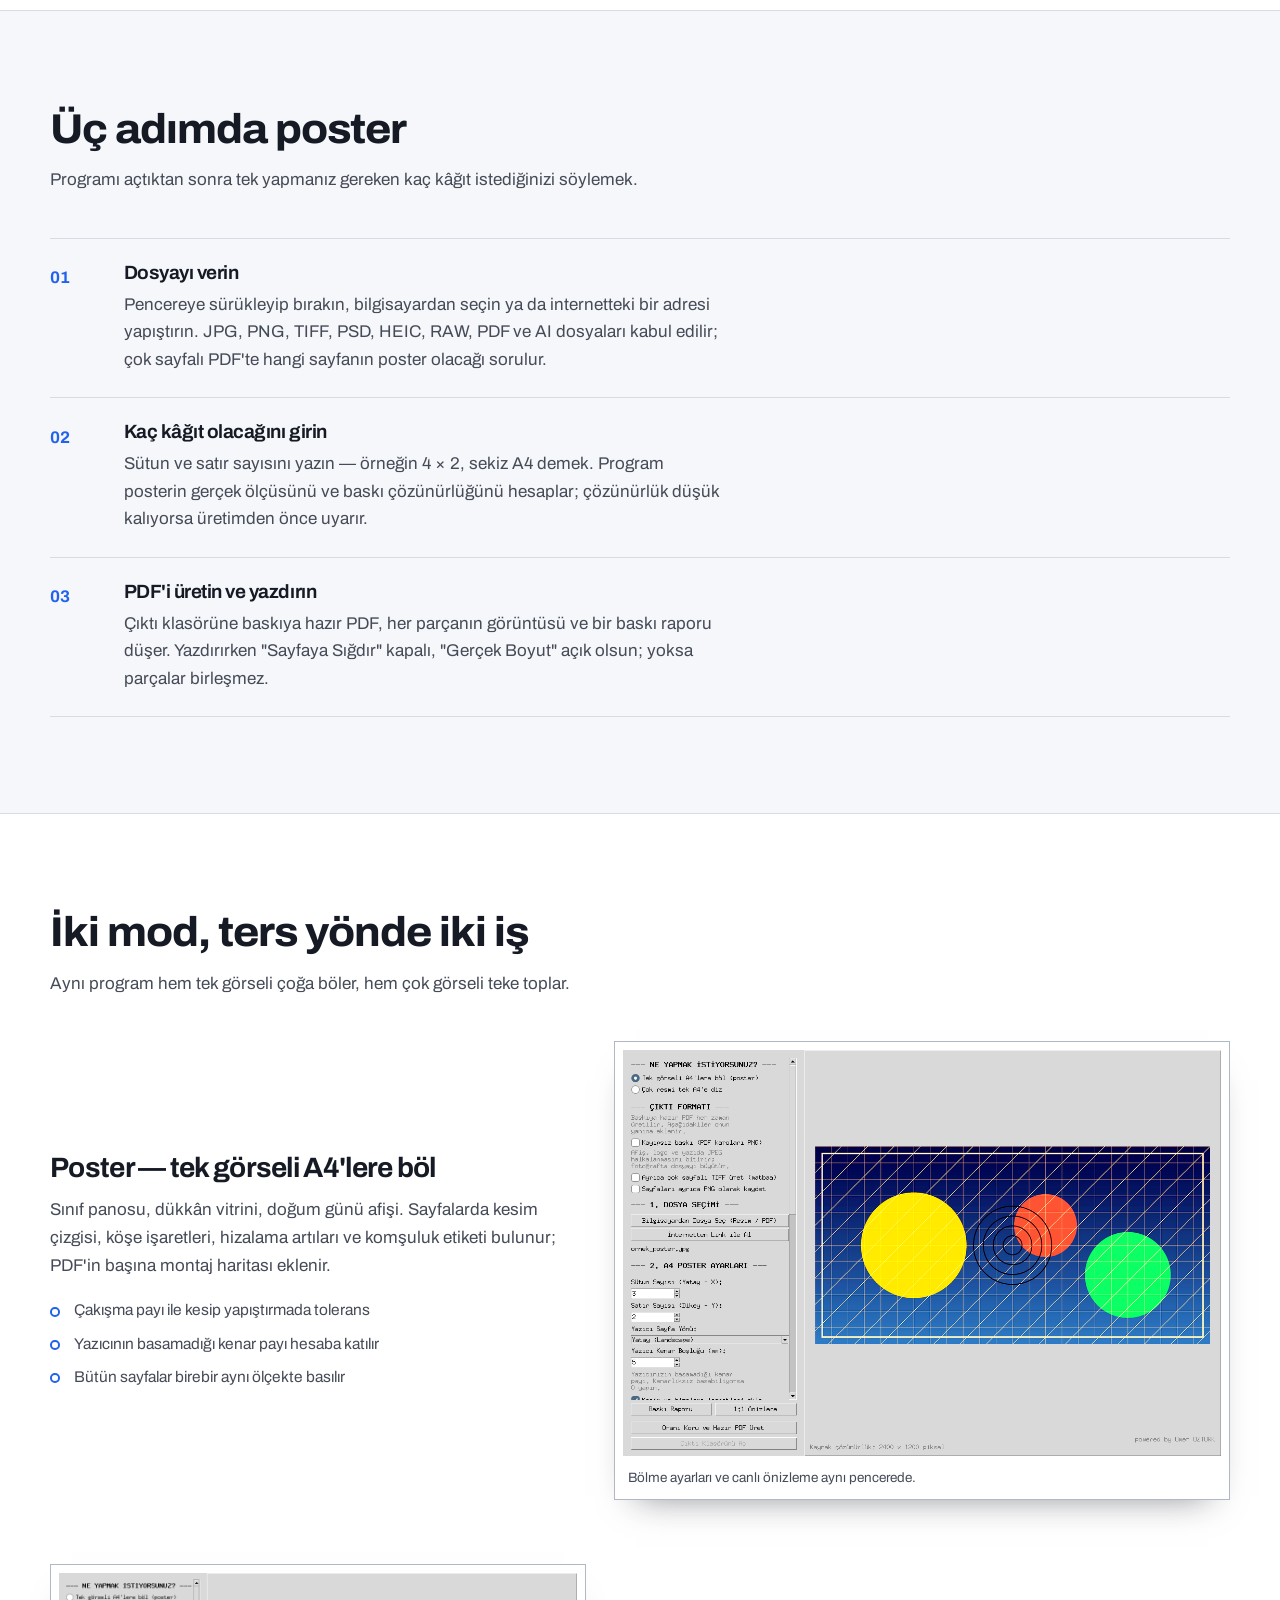
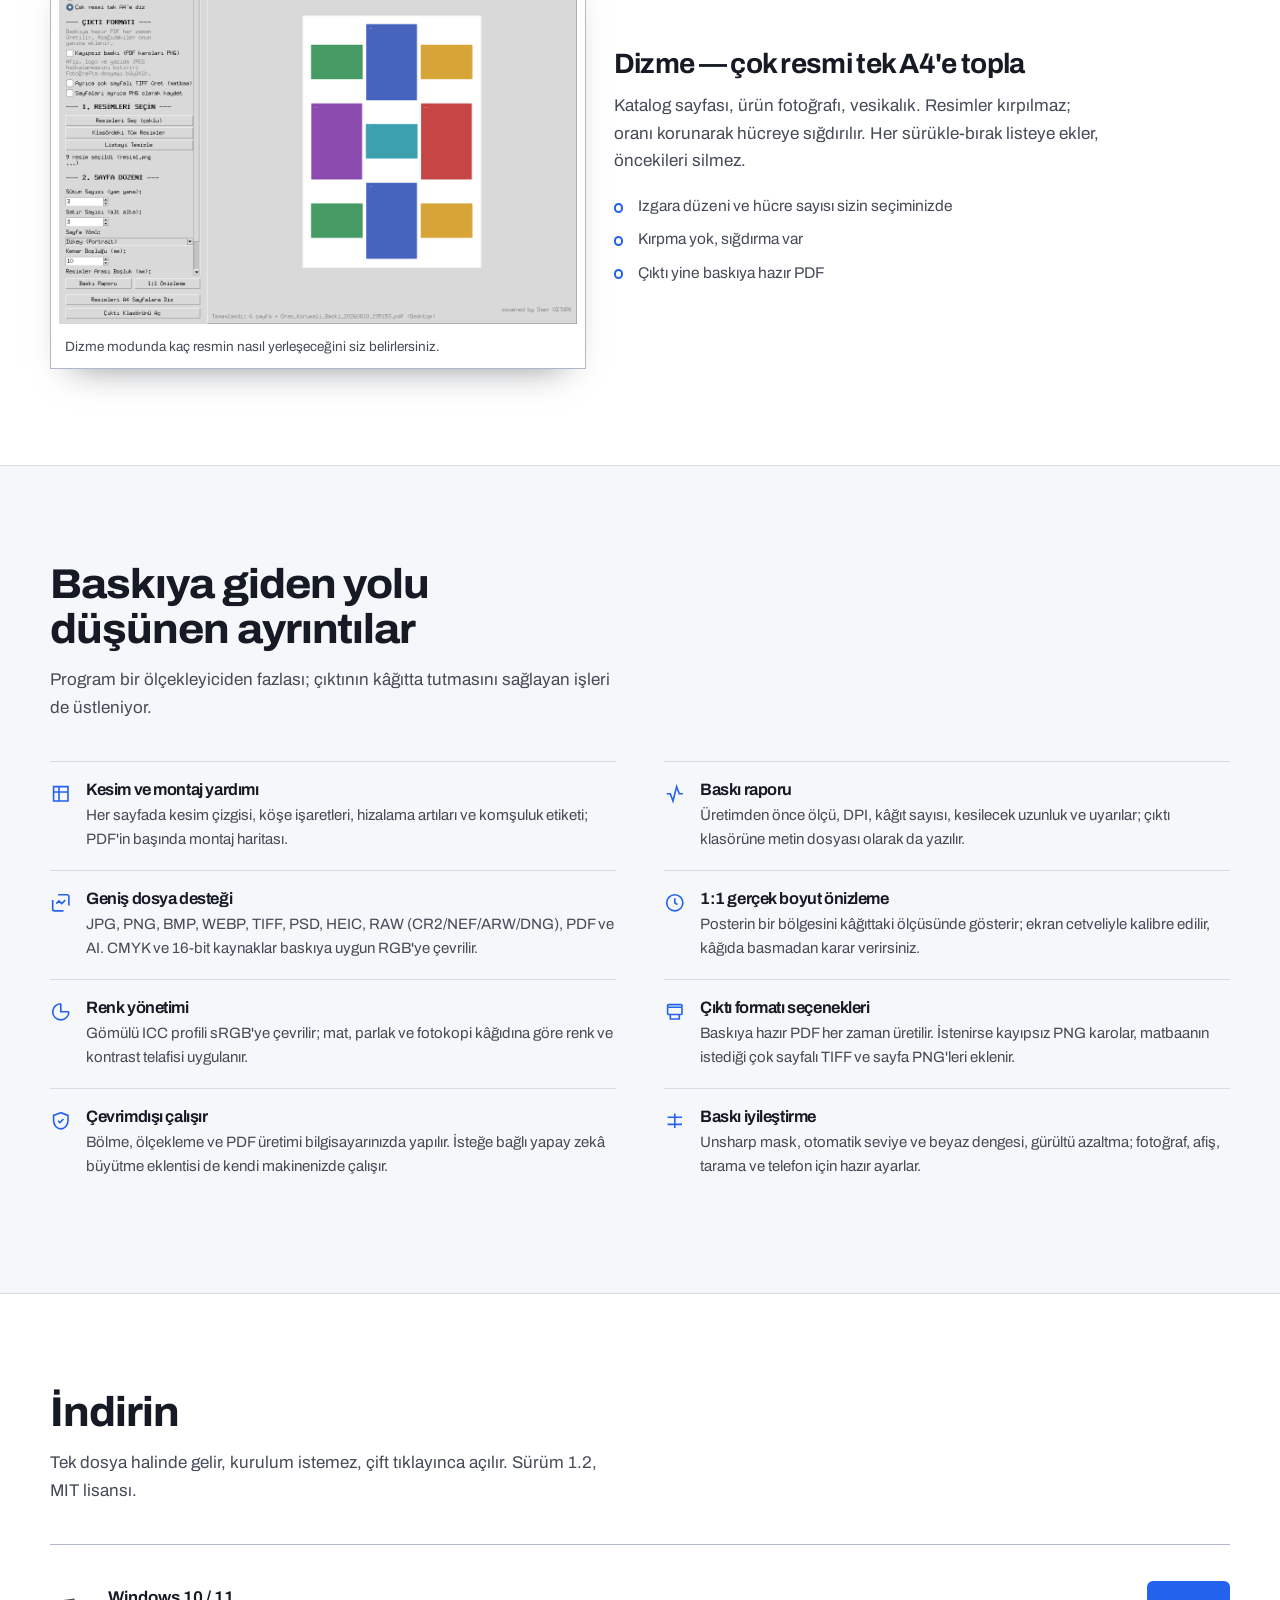
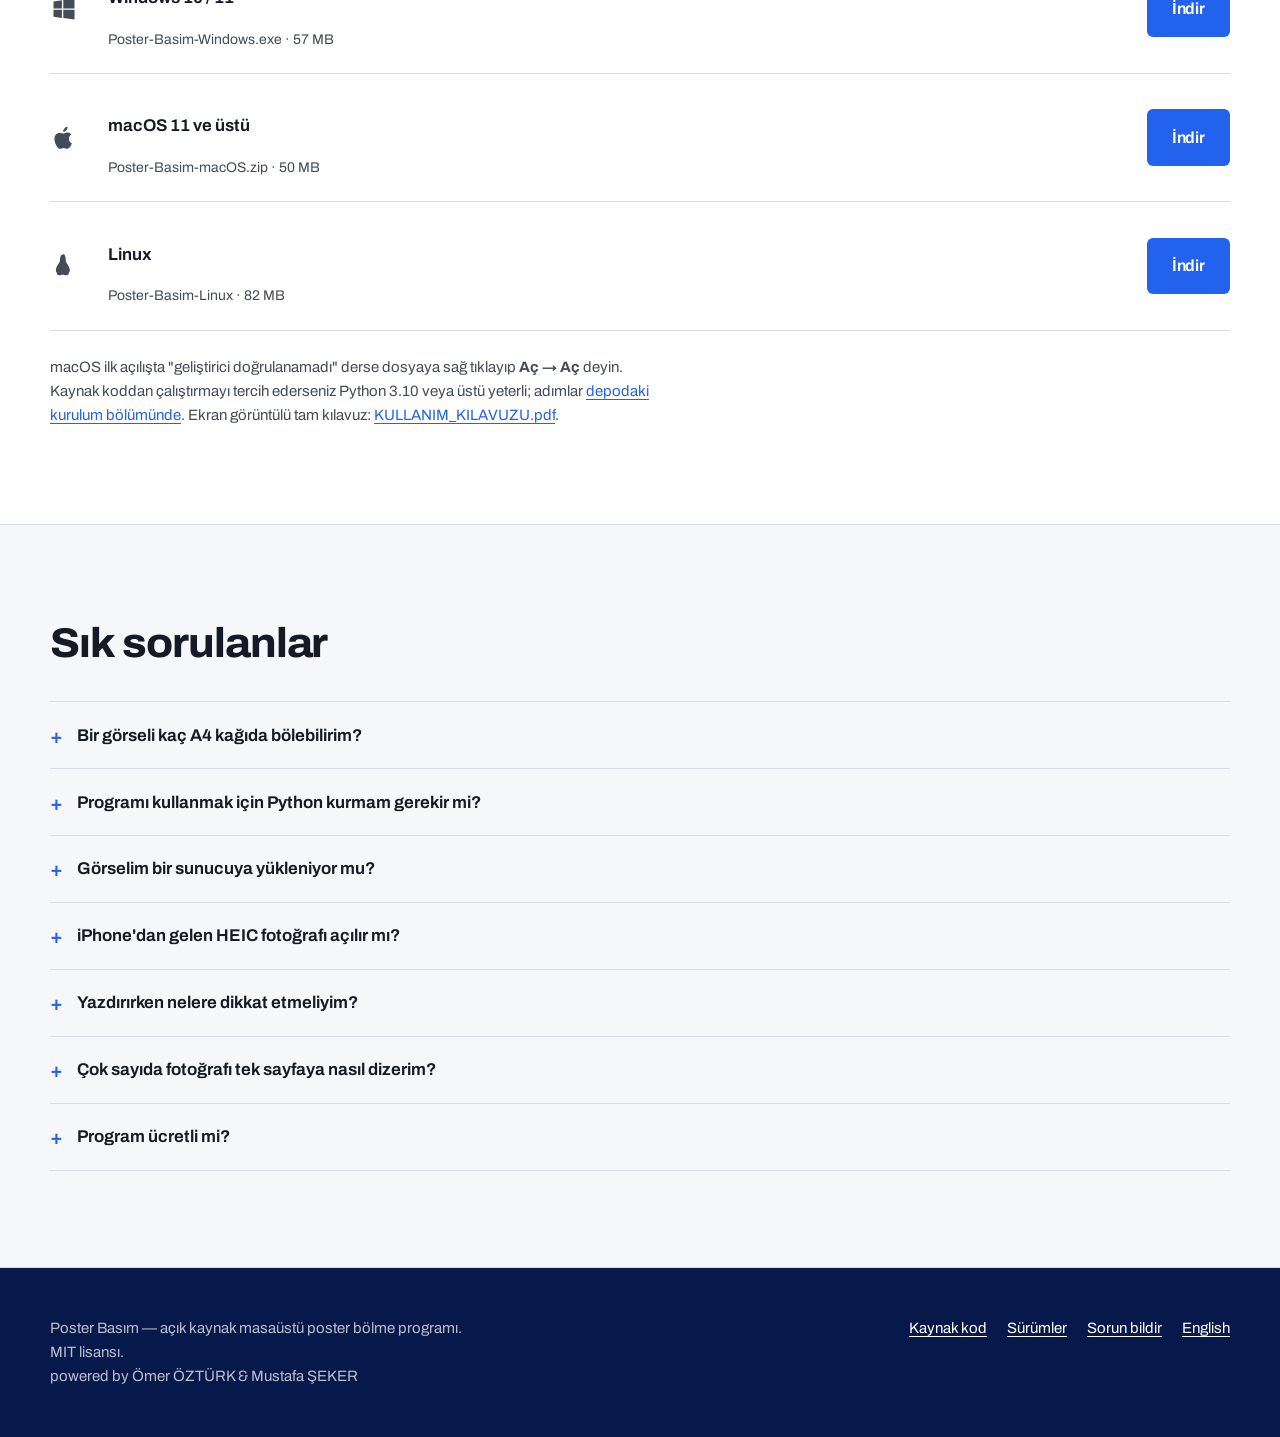
==== commit 95e00891: "Imza: Ömer ÖZTÜRK & Mustafa ŞEKER; program içinde küçük punto ve en altta Co-Authored-By: Claude Opu" ====
--- a/docs/index.html
+++ b/docs/index.html
@@ -499,7 +499,7 @@
   <div class="shell site-foot__in">
     <p>
       Poster Basım — açık kaynak masaüstü poster bölme programı. MIT lisansı.
-      <br>powered by Omer OZTURK
+      <br>powered by Ömer ÖZTÜRK &amp; Mustafa ŞEKER
     </p>
     <nav class="foot-links" aria-label="Alt bağlantılar">
       <a href="https://github.com/mustafasneu/poster-basim">Kaynak kod</a>
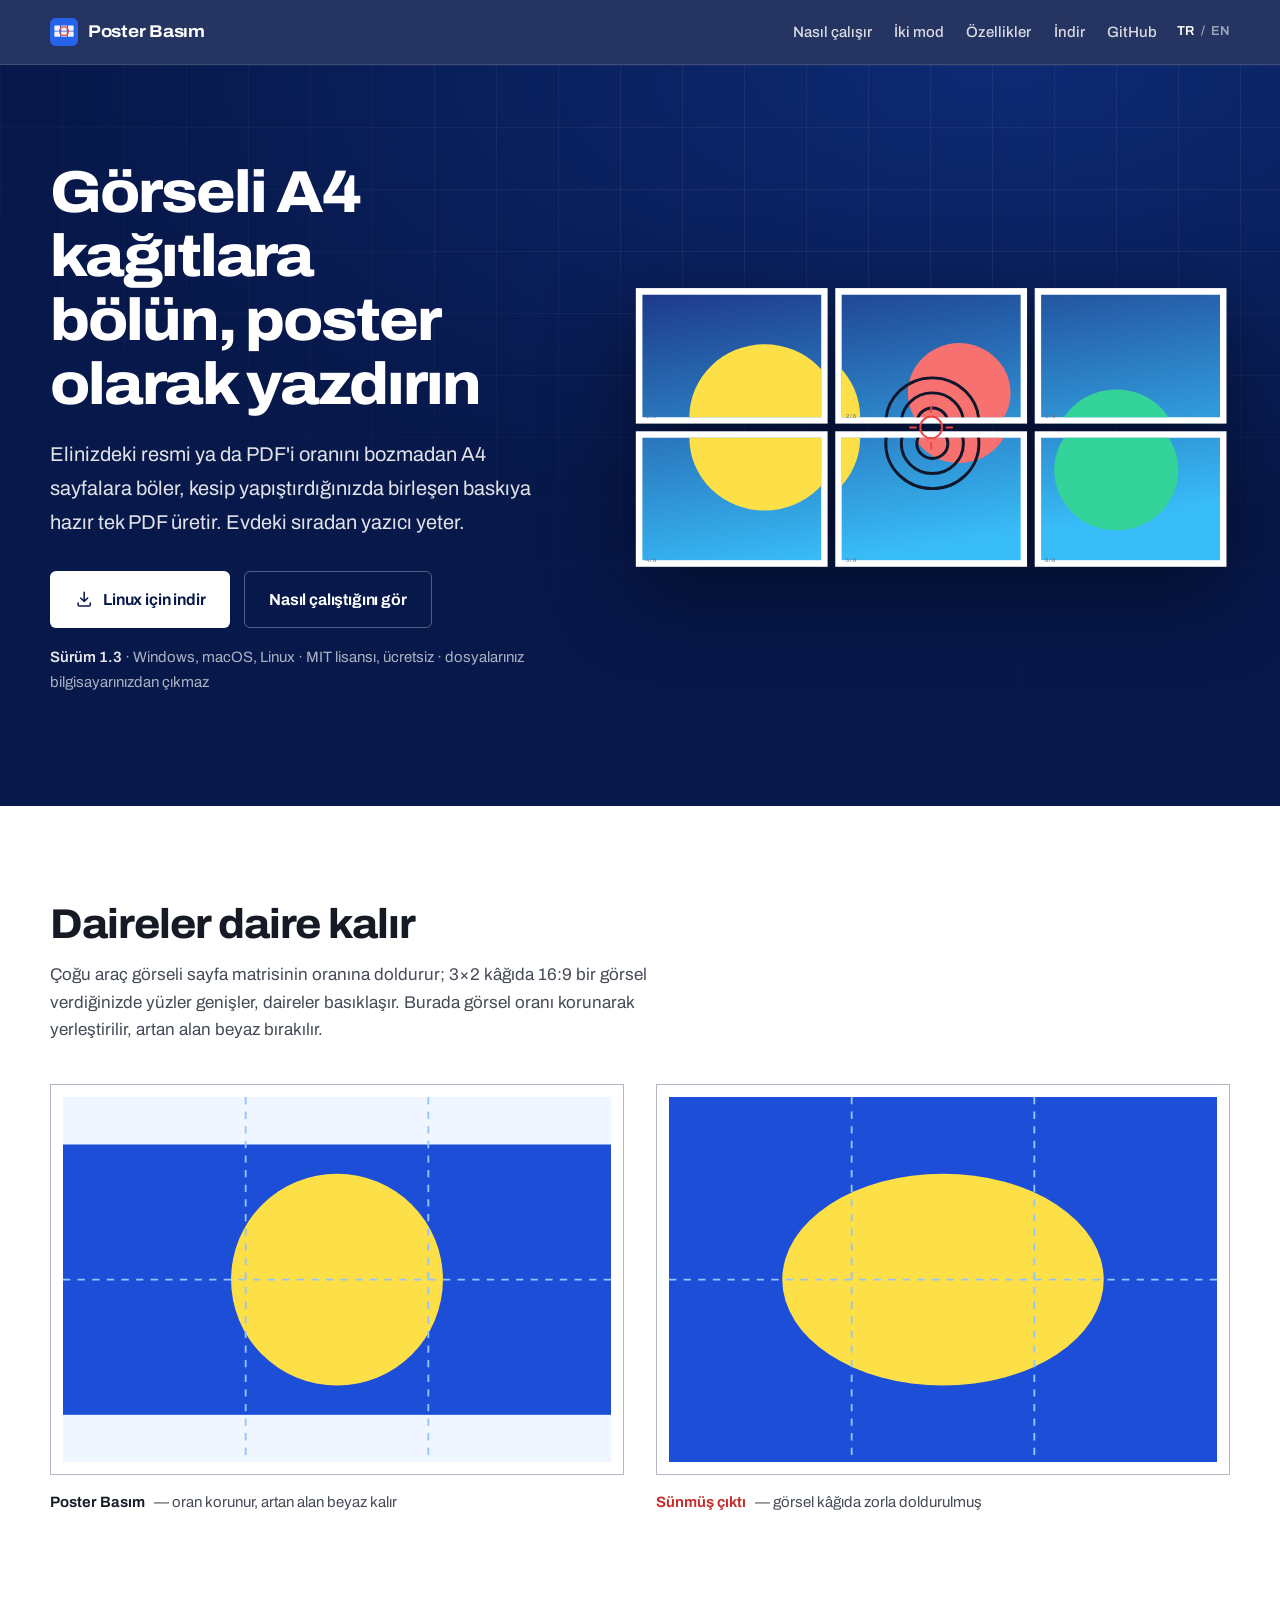
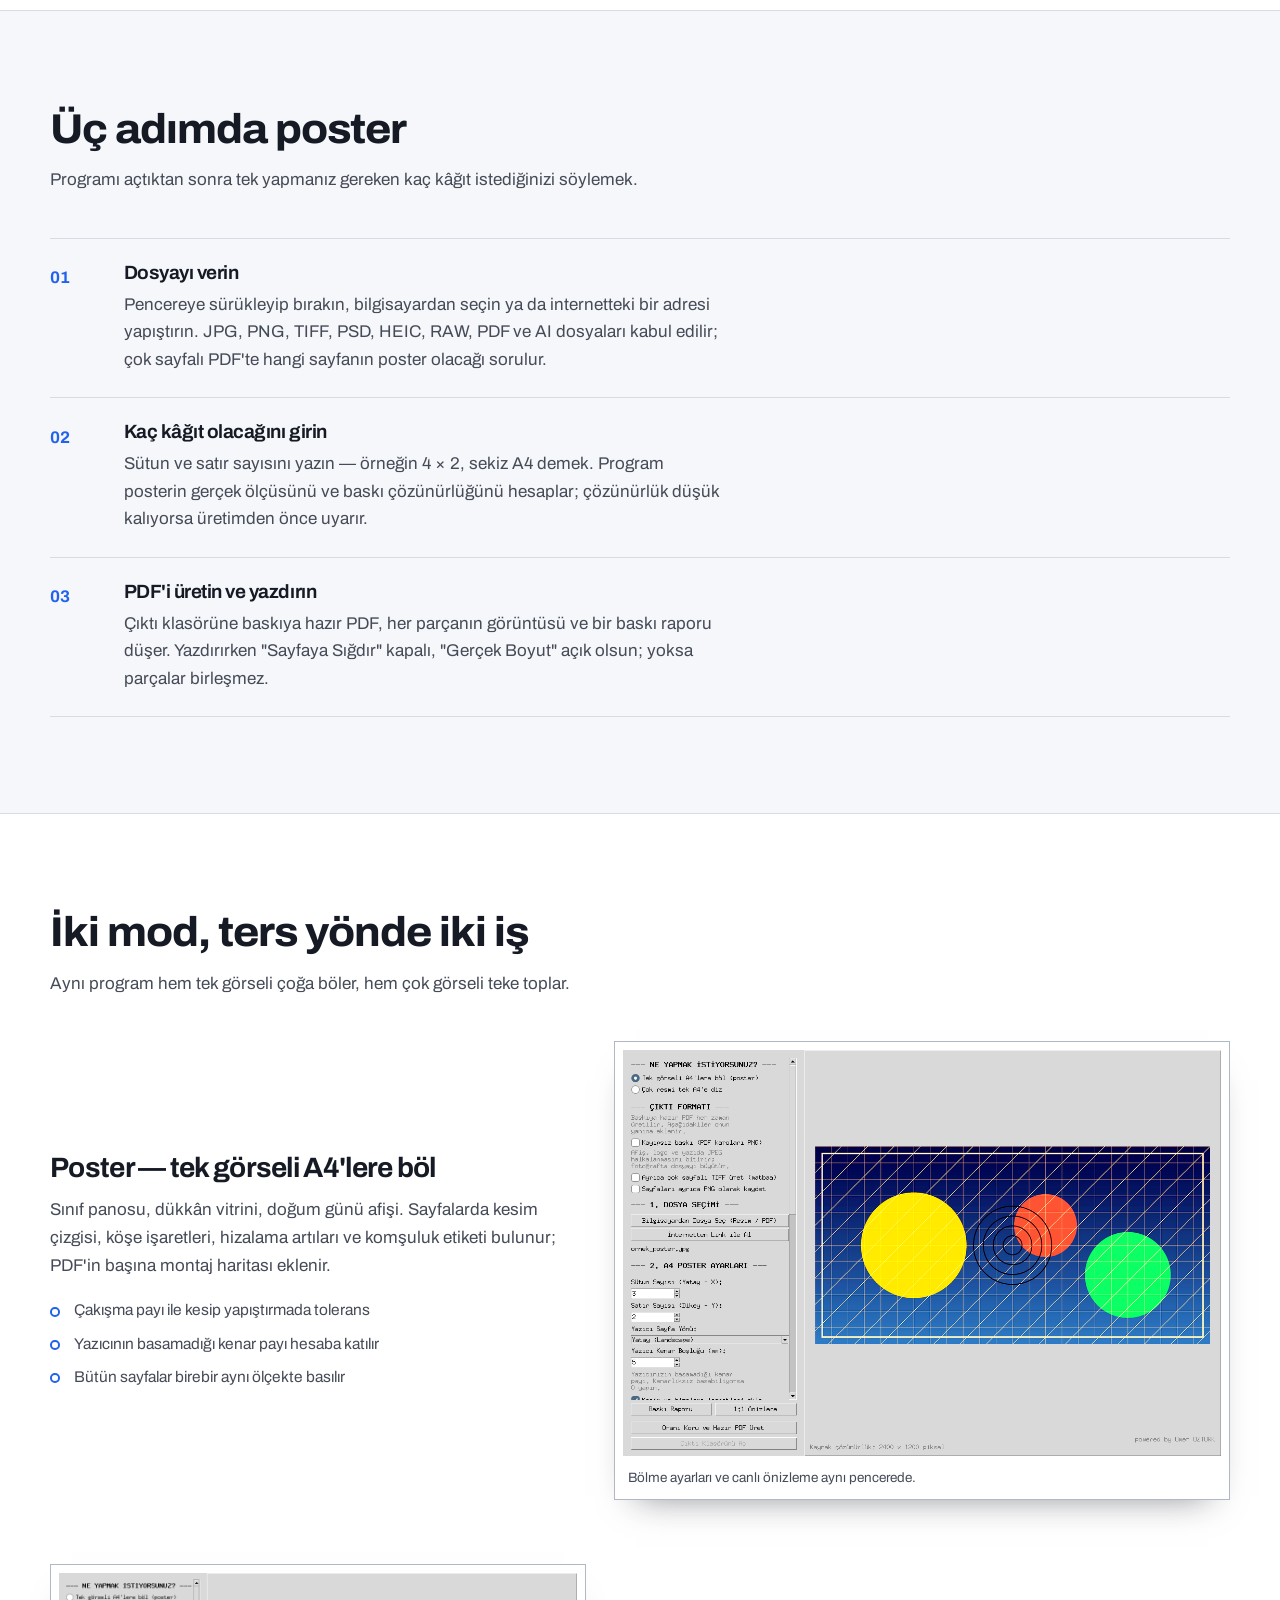
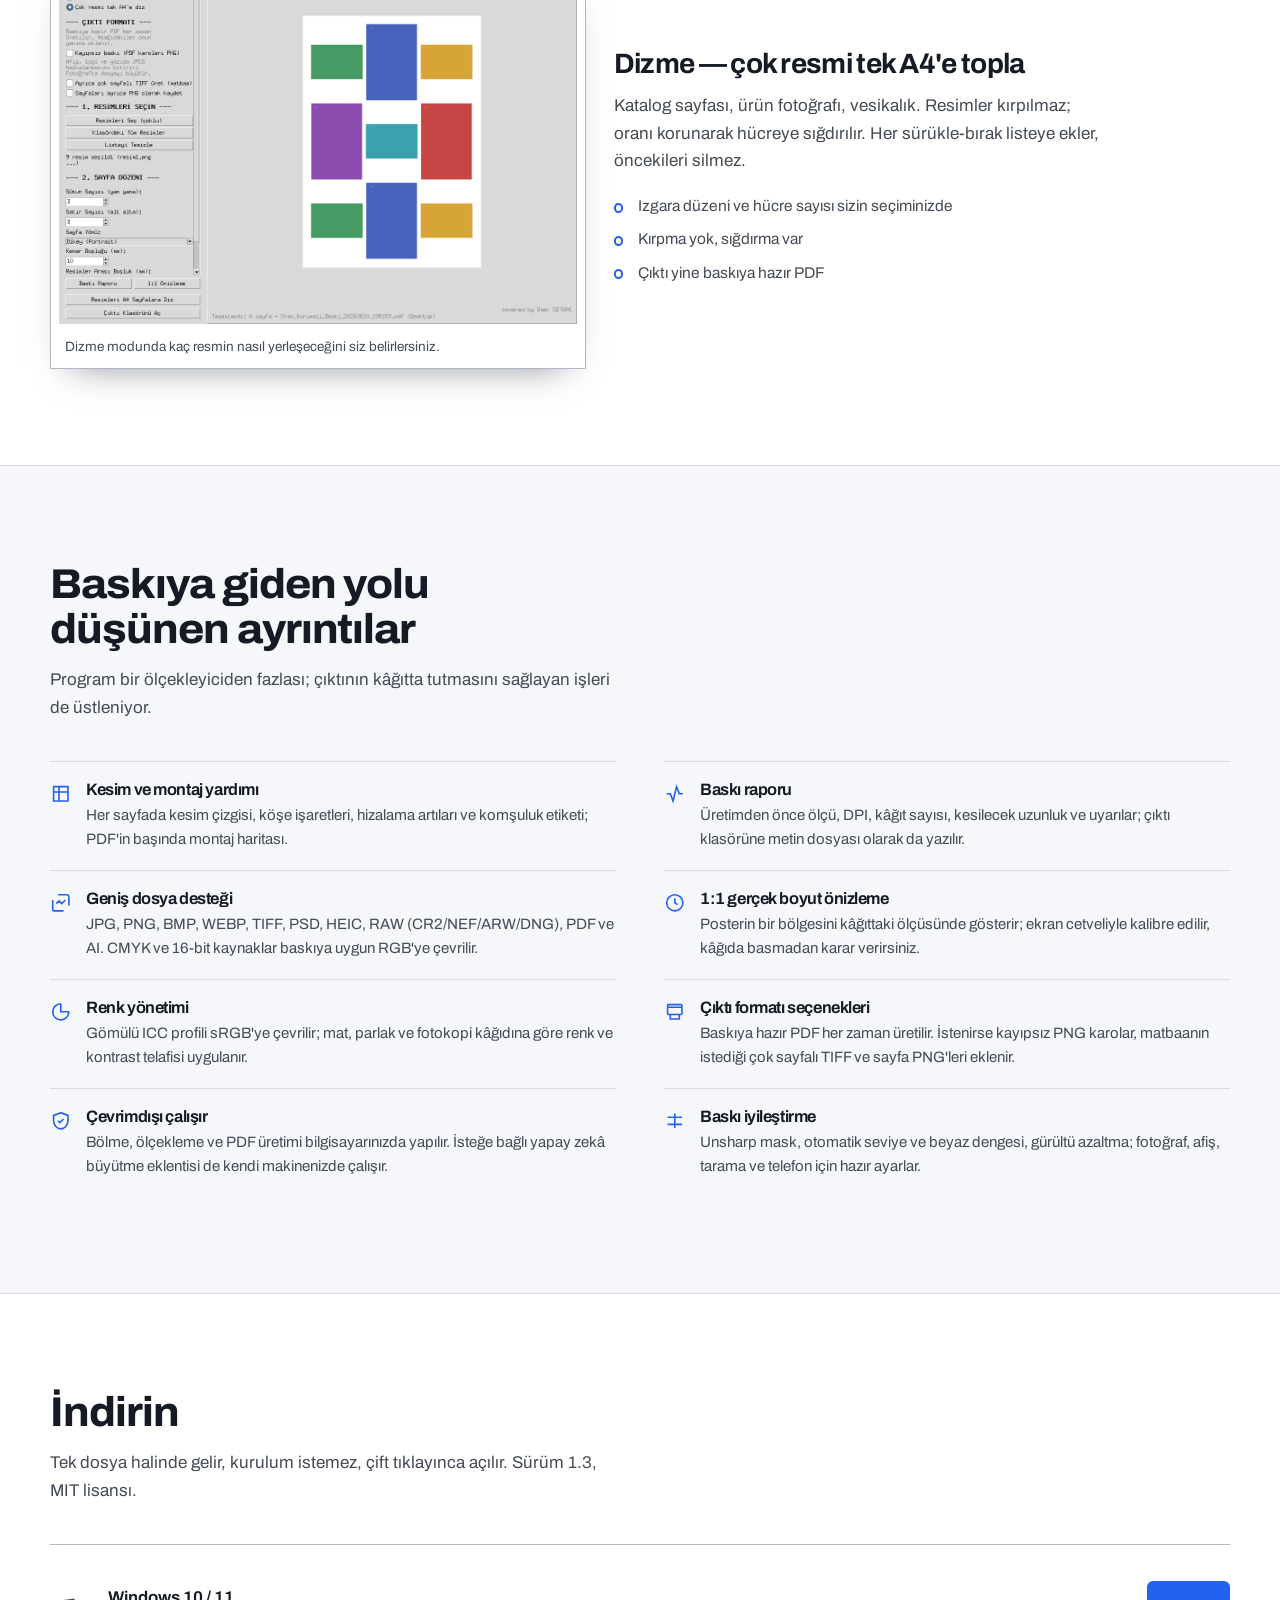
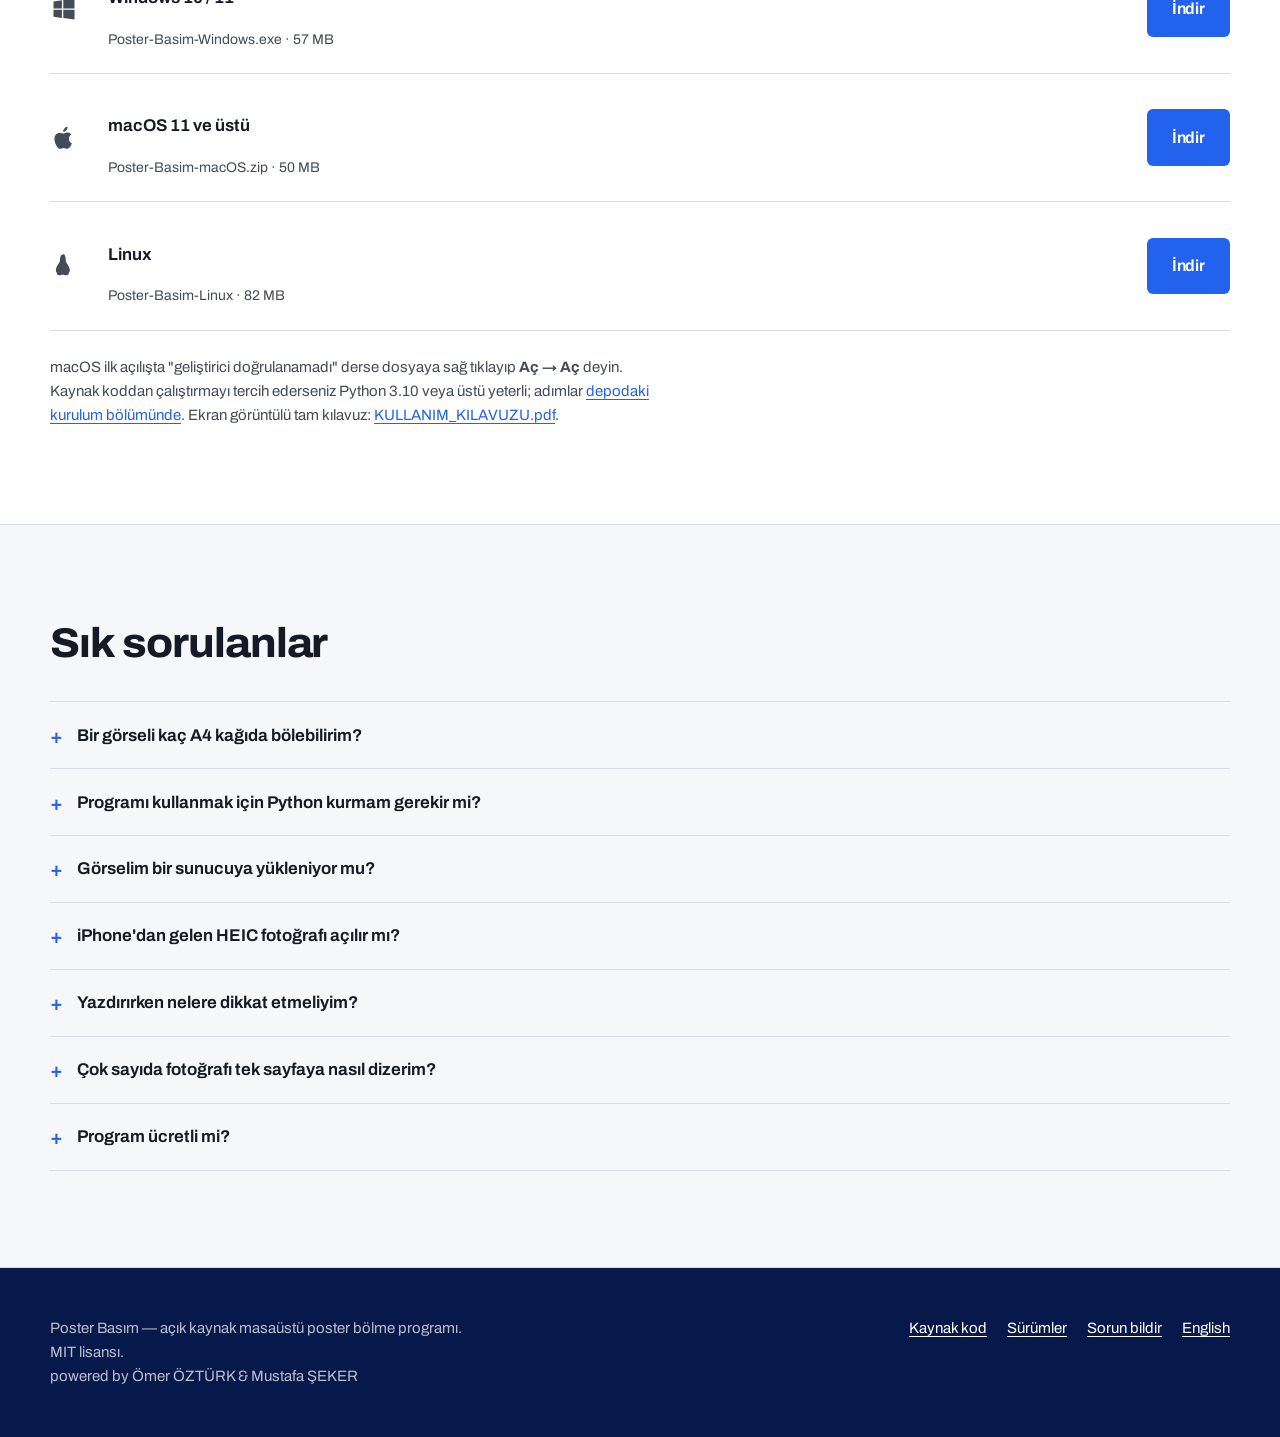
==== commit 5dd9b85d: "Site: sürüm bilgisini 1.3 yap Co-Authored-By: Claude Opus 5.5 <noreply@anthropic.com>" ====
--- a/docs/index.html
+++ b/docs/index.html
@@ -36,7 +36,7 @@
   "description": "Bir görseli veya PDF'i oranını bozmadan A4 sayfalara bölüp baskıya hazır PDF üreten masaüstü program. Ayrıca çok sayıda resmi tek A4 sayfaya dizer.",
   "url": "https://mustafasneu.github.io/poster-basim/",
   "downloadUrl": "https://github.com/mustafasneu/poster-basim/releases/latest",
-  "softwareVersion": "1.2",
+  "softwareVersion": "1.3",
   "license": "https://opensource.org/licenses/MIT",
   "isAccessibleForFree": true,
   "offers": { "@type": "Offer", "price": "0", "priceCurrency": "TRY" },
@@ -113,7 +113,7 @@
           <a class="btn btn--ghost" href="#nasil">Nasıl çalıştığını gör</a>
         </div>
         <p class="hero__note">
-          <b>Sürüm 1.2</b> · Windows, macOS, Linux · MIT lisansı, ücretsiz ·
+          <b>Sürüm 1.3</b> · Windows, macOS, Linux · MIT lisansı, ücretsiz ·
           dosyalarınız bilgisayarınızdan çıkmaz
         </p>
       </div>
@@ -387,7 +387,7 @@
       <div class="section__head">
         <h2>İndirin</h2>
         <p>
-          Tek dosya halinde gelir, kurulum istemez, çift tıklayınca açılır. Sürüm 1.2,
+          Tek dosya halinde gelir, kurulum istemez, çift tıklayınca açılır. Sürüm 1.3,
           MIT lisansı.
         </p>
       </div>
